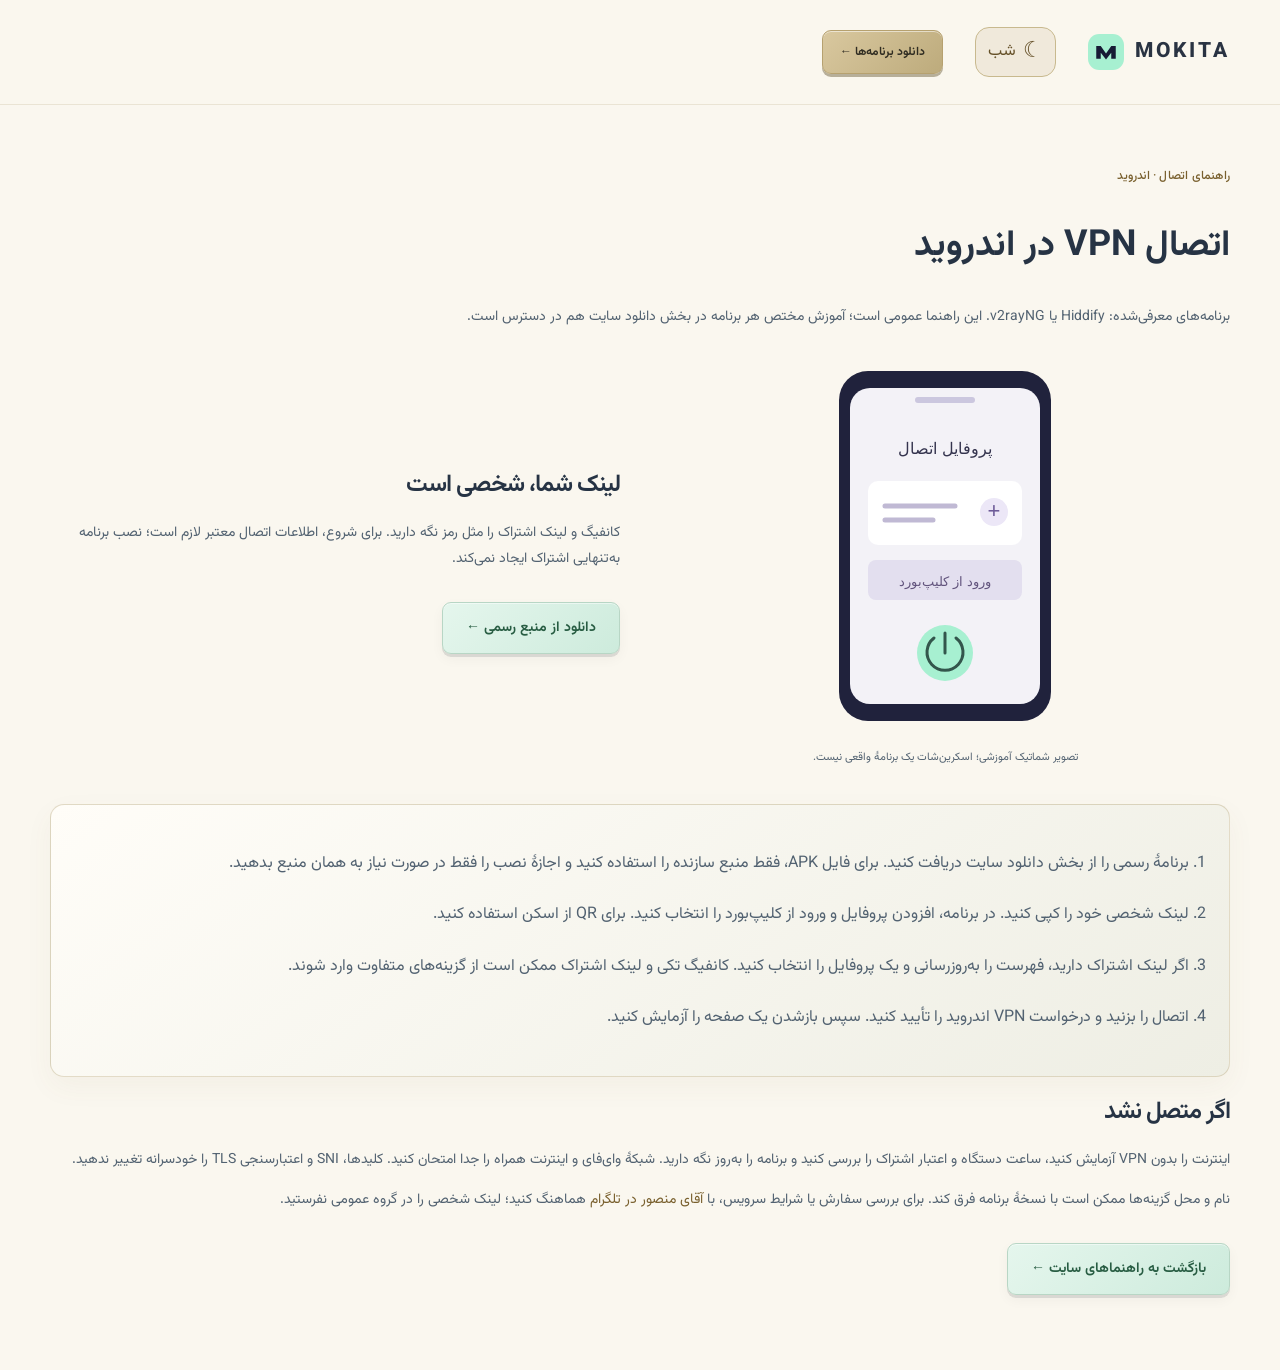
==== guides/android.html @ 207c1aee "Update website contact to Mansour and KindoTeam" ====
<!doctype html><html lang="fa" dir="rtl"><head><meta charset="utf-8"><meta name="viewport" content="width=device-width,initial-scale=1"><title>آموزش اتصال VPN در اندروید | Mokita VPN</title><meta name="description" content="آموزش فارسی نصب برنامه، ورود لینک و اتصال VPN در اندروید؛ همراه رفع مشکلات رایج."><link rel="canonical" href="https://moktiva.netlify.app/guides/android.html"><script src="../theme.js"></script><link rel="stylesheet" href="../styles.css"><link rel="icon" href="../assets/mark.svg"><meta property="og:title" content="آموزش اتصال VPN در اندروید | Mokita VPN"><meta property="og:image" content="https://moktiva.netlify.app/assets/social-card.png"></head><body><header class="header"><div class="shell nav-wrap"><a class="brand" href="../"><img src="../assets/mark.svg" width="36" height="36" alt=""><span>MOKITA</span></a><button class="theme-toggle" data-theme-toggle type="button" hidden aria-label="تغییر حالت روز و شب"><span data-theme-icon aria-hidden="true">☀</span><span data-theme-label>روز</span></button><a class="button nav-cta" href="../#downloads">دانلود برنامه‌ها ←</a></div></header><main class="shell guide-document"><p class="eyebrow dark">راهنمای اتصال · اندروید</p><h1>اتصال VPN در اندروید</h1><p>برنامه‌های معرفی‌شده: Hiddify یا v2rayNG. این راهنما عمومی است؛ آموزش مختص هر برنامه در بخش دانلود سایت هم در دسترس است.</p><div class="guide-figure"><figure><svg xmlns="http://www.w3.org/2000/svg" viewBox="0 0 260 370" role="img" aria-label="شماتیک افزودن پروفایل و اتصال"><rect x="24" y="5" width="212" height="350" rx="29" fill="#20223c"/><rect x="35" y="22" width="190" height="316" rx="20" fill="#f3f2f7"/><rect x="100" y="31" width="60" height="6" rx="3" fill="#cbc7df"/><text x="130" y="88" text-anchor="middle" font-family="Tahoma,sans-serif" font-size="16" fill="#34344e">پروفایل اتصال</text><rect x="53" y="115" width="154" height="64" rx="10" fill="white"/><circle cx="179" cy="146" r="14" fill="#ece7f7"/><text x="179" y="152" text-anchor="middle" font-family="Arial" font-size="22" fill="#6d5b98">+</text><path d="M70 140h70m-70 14h48" stroke="#c0b9d4" stroke-width="5" stroke-linecap="round"/><rect x="53" y="194" width="154" height="40" rx="8" fill="#e3dfef"/><text x="130" y="220" text-anchor="middle" font-family="Tahoma,sans-serif" font-size="13" fill="#62547d">ورود از کلیپ‌بورد</text><circle cx="130" cy="287" r="28" fill="#a7f0d1"/><path d="M130 267v20m-11-15a18 18 0 1 0 22 0" fill="none" stroke="#33564c" stroke-width="3" stroke-linecap="round"/></svg><figcaption>تصویر شماتیک آموزشی؛ اسکرین‌شات یک برنامهٔ واقعی نیست.</figcaption></figure><div><h2>لینک شما، شخصی است</h2><p>کانفیگ و لینک اشتراک را مثل رمز نگه دارید. برای شروع، اطلاعات اتصال معتبر لازم است؛ نصب برنامه به‌تنهایی اشتراک ایجاد نمی‌کند.</p><a class="button" href="../#downloads">دانلود از منبع رسمی ←</a></div></div><ol class="guide-steps"><li>برنامهٔ رسمی را از بخش دانلود سایت دریافت کنید. برای فایل APK، فقط منبع سازنده را استفاده کنید و اجازهٔ نصب را فقط در صورت نیاز به همان منبع بدهید.</li><li>لینک شخصی خود را کپی کنید. در برنامه، افزودن پروفایل و ورود از کلیپ‌بورد را انتخاب کنید. برای QR از اسکن استفاده کنید.</li><li>اگر لینک اشتراک دارید، فهرست را به‌روزرسانی و یک پروفایل را انتخاب کنید. کانفیگ تکی و لینک اشتراک ممکن است از گزینه‌های متفاوت وارد شوند.</li><li>اتصال را بزنید و درخواست VPN اندروید را تأیید کنید. سپس بازشدن یک صفحه را آزمایش کنید.</li></ol><h2>اگر متصل نشد</h2><p>اینترنت را بدون VPN آزمایش کنید، ساعت دستگاه و اعتبار اشتراک را بررسی کنید و برنامه را به‌روز نگه دارید. شبکهٔ وای‌فای و اینترنت همراه را جدا امتحان کنید. کلیدها، SNI و اعتبارسنجی TLS را خودسرانه تغییر ندهید.</p><p>نام و محل گزینه‌ها ممکن است با نسخهٔ برنامه فرق کند. برای بررسی سفارش یا شرایط سرویس، با <a href="https://t.me/KindoTeam" target="_blank" rel="noopener noreferrer">آقای منصور در تلگرام</a> هماهنگ کنید؛ لینک شخصی را در گروه عمومی نفرستید.</p><a class="button" href="../#guide">بازگشت به راهنماهای سایت ←</a></main></body></html>
---- styles.css ----
@font-face{font-family:Vazirmatn;src:url('assets/Vazirmatn.woff2') format('woff2');font-weight:100 900;font-display:swap}*{box-sizing:border-box}html{scroll-behavior:smooth;scroll-padding-top:100px}body{margin:0;font-family:Vazirmatn,Tahoma,sans-serif;color:#212539;background:#fafbf9;line-height:1.9}button,a,input{font:inherit}a{color:inherit;text-decoration:none}button{cursor:pointer}button:focus-visible,a:focus-visible,summary:focus-visible{outline:3px solid #6758cc;outline-offset:5px}button{color:inherit}img{max-width:100%}.shell{width:min(1180px,calc(100% - 96px));margin:auto}.skip{position:absolute;top:-100px;background:white;z-index:100;padding:10px}.skip:focus{top:5px}.header{background:#13152b;color:#fff;border-bottom:1px solid #ffffff12}.nav-wrap{min-height:104px;display:flex;align-items:center;gap:32px}.brand{display:flex;gap:11px;align-items:center;direction:ltr;white-space:nowrap;font-size:21px;letter-spacing:3px;font-weight:800;line-height:1.2}.brand-small{display:block;font:8px/1.8 Arial,sans-serif;letter-spacing:1.2px;margin-top:5px;color:#b4b6c9}.nav-wrap nav{display:flex;gap:25px;margin-inline:auto;font-size:13px;color:#c3c4d6}.nav-wrap nav a:hover{color:#a7f0d1}.button{display:inline-flex;align-items:center;justify-content:center;gap:24px;padding:12px 23px;border-radius:9px;font-size:14px;font-weight:650;border:1px solid transparent;transition:transform .2s,background .2s}.button:hover{transform:translateY(-2px)}.nav-cta{border-color:#ffffff35;font-size:12px;padding:10px 17px}.menu-toggle{display:none}.hero{background:#13152b;color:white;overflow:hidden}.hero-grid{display:grid;grid-template-columns:1.08fr 1fr;min-height:640px;align-items:center;gap:40px;padding-block:55px 30px}.eyebrow{font-size:12px;font-weight:500;letter-spacing:.2px;color:#b9bbd3;margin:0 0 21px;display:flex;align-items:center;gap:9px}.tiny-star{color:#a7f0d1;font-size:18px}.eyebrow.dark{color:#5b527f}.hero h1{font-size:clamp(39px,4.1vw,60px);line-height:1.5;letter-spacing:-1.7px;margin:0 0 20px;font-weight:700}.hero h1 bdi{font-family:Arial,sans-serif;letter-spacing:-1.8px}.hero em{font-style:normal;color:#b9aaff;position:relative}.title-dot{color:#a7f0d1}.hero-copy>p{color:#b7b9ce;max-width:425px;font-size:15px;line-height:2.2;margin-bottom:30px}.hero-actions{display:flex;align-items:center;gap:30px}.primary{background:#a7f0d1;color:#18283a}.primary:hover,.mint:hover{background:#bff6e0}.text-link{display:inline-flex;align-items:center;gap:18px;font-size:13px;font-weight:600;color:#4d4078;border:0;background:none;padding:0}.text-link span{font-family:Arial;font-size:22px}.text-link.light,.hero .text-link{color:#ecebfa}.platform-line{margin-top:38px;display:flex;gap:16px;align-items:center;color:#a0a3bc;font-size:11px}.platform-line>span:first-child{color:#6f7494;margin-inline-end:4px}.platform-line i{width:3px;height:3px;border-radius:50%;background:#656b88}.hero-art{height:500px;position:relative;isolation:isolate}.globe{width:100%;height:100%;transform:rotate(-19deg)}.hero-art:before{content:'';position:absolute;inset:10% -10%;z-index:-1;background:radial-gradient(ellipse,#6256b831,transparent 68%)}.orbit{position:absolute;border:1px solid #ffffff09;border-radius:50%;inset:10px;transform:rotate(-30deg) scaleY(.55);z-index:-1}.orbit-two{inset:-25px;transform:rotate(35deg) scaleY(.6)}.art-label{position:absolute;font-size:10px;padding:9px 15px;background:#26283fd9;border:1px solid #ffffff16;border-radius:8px;backdrop-filter:blur(10px);z-index:2}.label-top{top:44px;left:4px;transform:rotate(-5deg)}.status-dot{display:inline-block;width:6px;height:6px;background:#a7f0d1;border-radius:100%;margin-inline-end:6px}.connection-card{position:absolute;bottom:55px;right:20px;display:flex;align-items:center;gap:13px;padding:18px;background:#272a48e6;box-shadow:0 20px 40px #0003;border:1px solid #ffffff26;border-radius:14px;transform:rotate(5deg);min-width:290px}.connection-card strong{display:block;font-size:13px;font-weight:500}.connection-card span{display:block;font-size:10px;color:#b5b8cf}.connection-icon{padding:9px;background:#a7f0d11a;border-radius:12px;line-height:0}.connection-card .connection-arrow{margin-inline-start:auto;font-size:23px;color:#b7aff8}.art-caption{position:absolute;bottom:0;left:15px;right:15px;display:flex;justify-content:space-between;font-size:9px;color:#6d739a}.art-caption span:first-child{font-family:Arial;letter-spacing:1.3px}.hero-bottom{border-top:1px solid #ffffff14;display:flex;justify-content:space-between;padding-block:23px;color:#9c9fb9;font-size:11px}.hero-bottom a{display:flex;gap:22px}.hero-bottom a span{color:#a7f0d1}.section{padding-block:96px;scroll-margin-top:20px}.section-head{display:flex;justify-content:space-between;align-items:end;margin-bottom:42px;gap:30px}h2{font-size:34px;line-height:1.65;letter-spacing:-1px;font-weight:650;margin:0}h3{line-height:1.8}p{color:#727589;font-size:14px}.section-head>p{margin:0 0 7px}.features{display:grid;grid-template-columns:repeat(3,1fr);border-top:1px solid #e1e3e9}.features article{padding:34px 28px 0;border-left:1px solid #e1e3e9}.features article:first-child{padding-right:0}.features article:last-child{border:0}.feature-symbol{display:grid;place-items:center;width:46px;height:46px;background:#eeecf8;color:#62538e;font-size:27px;border-radius:12px;margin-bottom:23px}.features h3{font-size:17px;font-weight:600;margin:0 0 12px}.features p{margin:0;max-width:290px;font-size:13px}.downloads{background:#f0f1f5}.filters{display:flex;width:fit-content;border:1px solid #dadce5;background:#e9eaf0;border-radius:10px;padding:5px;gap:5px;margin-bottom:25px}.filters button{border:0;background:none;padding:10px 28px;font-size:13px;border-radius:7px;color:#6d7086}.filters button.selected{background:#fff;color:#3b315c;box-shadow:0 2px 7px #3039550a}.app-grid{display:grid;grid-template-columns:repeat(3,1fr);gap:20px;min-height:258px}.app-card{background:white;border:1px solid #e1e3e9;border-radius:15px;padding:27px;display:flex;flex-direction:column;align-items:start}.app-top{display:flex;gap:14px;align-items:center;width:100%}.app-icon{display:grid;place-items:center;width:48px;height:48px;border-radius:14px;font:700 26px Arial;background:#e5f5ec;color:#26795a}.app-icon.purple{background:#ede7f8;color:#66549b}.app-icon.blue{background:#e5efff;color:#496da6}.app-top h3{font:600 20px Arial;margin:0 0 7px}.app-top small{font-size:10px;color:#818497}.app-card p{font-size:12px;margin:21px 0;flex:1}.app-actions{display:flex;justify-content:space-between;align-items:center;gap:20px;width:100%;border-top:1px solid #eeedf3;padding-top:18px}.app-actions>a{font-size:12px;font-weight:600;color:#4f417c}.app-actions button{font-size:11px;color:#747087}.fine-print{font-size:11px;color:#85889c;margin:22px 0 0}.guide{background:#22243f;color:white}.guide-grid{display:grid;grid-template-columns:.8fr 1.2fr;gap:100px}.guide h2{font-size:43px}.guide .muted{color:#b3b7cc;max-width:300px;margin:25px 0}.steps{list-style:none;padding:0;margin:0}.steps li{display:flex;gap:27px;padding:26px 0;border-bottom:1px solid #ffffff13}.steps li:first-child{padding-top:0}.steps li:last-child{border:0;padding-bottom:0}.steps>li>span{font-size:21px;font-weight:400;color:#b5a5eb;line-height:2}.steps h3{font-size:18px;font-weight:500;margin:0 0 7px}.steps p{font-size:13px;color:#a9aec7;margin:0}.plans-panel{display:grid;grid-template-columns:.8fr 1.2fr;gap:100px;border:1px solid #dedfe6;padding:45px 55px;border-radius:18px;background:#f9f9f5}.plans .pill{background:#edeaf5;color:#63517f}.pill{display:inline-block;padding:5px 12px;border-radius:100px;font-size:10px}.plans p{font-size:14px;line-height:2.2}.plans .small{font-size:12px;color:#8b8d9b}.telegram{padding-top:0}.telegram-grid{display:grid;grid-template-columns:1fr 1fr;gap:25px}.telegram-grid article{border-radius:18px;padding:40px;overflow:hidden}.music-card{background:#2d2b4b;color:white;position:relative}.music-card .pill{background:#ffffff14;color:#dfd9f5}.telegram-grid h3{font-size:30px;font-weight:550;margin:25px 0 15px}.telegram-grid p{font-size:13px;line-height:2.2;max-width:390px}.music-card p{color:#bab7d0}.music-card .text-link{margin-top:15px}.equalizer{position:absolute;top:64px;left:35px;width:125px;height:60px;display:flex;align-items:center;gap:5px;transform:rotate(-10deg);opacity:.8}.equalizer i{width:5px;background:#b6a7ee;border-radius:10px;height:20%}.equalizer i:nth-child(2n){height:55%}.equalizer i:nth-child(3n){height:95%}.equalizer i:nth-child(4n){height:40%;background:#a7f0d1}.management-card{background:#edf0e9;border:1px solid #e2e6dd}.management-graphic{float:left;transform:rotate(-6deg);width:150px;margin:0 0 15px 0}.management-graphic>div{background:#ffffffc9;padding:9px 12px;margin:5px 0;border-radius:6px;color:#68826d;font-size:11px;box-shadow:0 3px 5px #00000004}.management-graphic span{margin-right:10px;color:#727c76}.management-card .eyebrow{padding-top:14px;font-size:10px}.management-card h3{clear:both;margin-top:10px}.tech-grid{display:grid;grid-template-columns:.9fr 1.1fr;gap:100px}.technology{background:#f2f2f5}.tech-grid>div>p:last-child{max-width:330px;line-height:2.2}.tech-list>div{display:flex;align-items:center;gap:25px;padding:20px 0;border-bottom:1px solid #dddfe8}.tech-list>div:first-child{padding-top:0}.tech-list>div:last-child{border:0}.tech-list bdi{font:600 16px Arial;min-width:90px}.tech-list p{margin:0;font-size:12px}.faq-grid{display:grid;grid-template-columns:.8fr 1.2fr;gap:100px}.faq-list details{border-bottom:1px solid #e0e2e7}.faq-list summary{cursor:pointer;list-style:none;display:flex;align-items:center;justify-content:space-between;gap:25px;padding:21px 0;font-size:14px}.faq-list summary:after{content:'+';font:22px Arial;color:#6c608f}.faq-list summary::-webkit-details-marker{display:none}.faq-list details[open] summary:after{content:'−'}.faq-list details p{font-size:13px;margin:0 0 23px;line-height:2.2}.contact{background:#64548c;color:#fff;padding-block:65px}.contact-inner{display:flex;align-items:center;justify-content:space-between;gap:35px}.contact h2{font-size:30px}.contact .eyebrow{color:#d3c8ed}.contact p{color:#d5cfe5;font-size:12px;margin-bottom:0}.mint{background:#b8efd7;color:#253a37;white-space:nowrap}footer{background:#13152b;color:white;padding:52px 0 20px}.footer-top{display:flex;align-items:center;flex-wrap:wrap;gap:30px}.footer-top>p{font-size:11px;color:#8e94ad;margin-inline:auto}.footer-links{display:flex;gap:18px;flex-wrap:wrap;font-size:10px;color:#9fa3be}.footer-links button{border:0;background:none;color:inherit;padding:0;font-size:10px}.footer-bottom{border-top:1px solid #ffffff12;padding-top:20px;margin-top:35px;display:flex;justify-content:space-between;font-size:9px;color:#757d9b}.footer-bottom .tiny-star{font-size:12px;margin-right:8px}dialog{border:1px solid #e1e0e8;border-radius:20px;width:min(650px,calc(100% - 32px));max-height:85vh;padding:30px;color:#28263e;background:#fafbf9}dialog::backdrop{background:#0e1126b8;backdrop-filter:blur(5px)}.dialog-top{display:flex;justify-content:space-between;align-items:start}.dialog-top .eyebrow{margin:0}.dialog-top button{border:0;background:#eeedf2;border-radius:50%;width:32px;height:32px;font:25px Arial}dialog h2{font-size:25px;margin:15px 0 20px}dialog p,dialog li{font-size:14px;color:#66687c;line-height:2.2}dialog ol{padding-right:23px}dialog li{padding-right:6px;margin-bottom:12px}dialog a{color:#65528f;text-decoration:underline}dialog .note{background:#efedf6;padding:15px;border-radius:10px;font-size:12px}
@media(min-width:1600px){.hero-grid{min-height:690px}.hero-art{height:550px}}@media(max-width:1100px){.shell{width:calc(100% - 56px)}.nav-wrap{gap:20px}.nav-wrap nav{gap:15px;font-size:11px}.brand{font-size:18px}.nav-cta{font-size:10px;padding:9px 12px}.hero-grid{gap:20px}.hero-art{height:440px}.guide-grid,.tech-grid,.faq-grid,.plans-panel{gap:50px}.connection-card{right:0;min-width:250px}.app-card{padding:23px}.telegram-grid article{padding:30px}.footer-links{gap:12px}}
@media(max-width:800px){.shell{width:calc(100% - 40px)}.nav-wrap{min-height:80px;justify-content:space-between;flex-wrap:wrap;position:relative}.menu-toggle{display:flex;flex-direction:column;justify-content:center;gap:6px;background:none;border:1px solid #ffffff35;padding:10px;border-radius:7px;width:39px;height:37px;margin-inline-start:auto}.menu-toggle span{height:1px;background:white;width:17px}.nav-wrap nav{display:none;width:100%;padding:0 0 25px;order:4;flex-direction:column;gap:17px;font-size:13px}.nav-wrap nav.open{display:flex}.nav-cta{display:none}.brand{font-size:19px}.hero-grid{grid-template-columns:1fr;gap:0;padding-top:45px}.hero-copy{max-width:560px}.hero h1{font-size:44px}.hero-copy>p{max-width:440px}.hero-art{height:370px;width:min(420px,100%);margin:0 auto}.hero-grid{min-height:0}.label-top{top:20px}.connection-card{bottom:40px;right:7px;padding:13px;min-width:240px}.hero-bottom{font-size:9px;padding-block:20px}.section{padding-block:65px}.section-head{align-items:start;flex-direction:column;gap:20px;margin-bottom:32px}h2{font-size:29px}.section-head>p{font-size:13px}.features{grid-template-columns:1fr}.features article,.features article:first-child{padding:24px 0;border-left:0;border-bottom:1px solid #e1e3e9;display:grid;grid-template-columns:50px 1fr;column-gap:17px}.feature-symbol{grid-row:span 2;margin:0}.features h3{margin:0 0 5px;font-size:16px}.features p{max-width:none;font-size:12px}.app-grid{grid-template-columns:1fr;min-height:0}.filters{width:100%;margin-bottom:20px}.filters button{flex:1;padding:10px 7px;font-size:12px}.app-card{padding:23px}.app-card p{margin:17px 0}.guide-grid,.plans-panel,.tech-grid,.faq-grid{grid-template-columns:1fr;gap:35px}.guide h2{font-size:34px}.guide .muted{max-width:100%}.plans-panel{padding:28px;gap:25px;width:calc(100% - 40px)}.telegram{padding-top:0}.telegram-grid{grid-template-columns:1fr;gap:20px}.telegram-grid article{padding:30px}.telegram-grid h3{font-size:29px}.equalizer{top:60px;left:25px}.tech-list>div{gap:15px}.tech-list bdi{min-width:85px}.faq-grid{gap:20px}.contact-inner{align-items:start;flex-direction:column;gap:26px}.contact h2{font-size:27px}.contact{padding-block:45px}.footer-top{gap:15px}.footer-top>p{width:100%;margin:8px 0}.footer-links{margin-top:15px;gap:18px;font-size:11px}.footer-bottom{gap:20px;line-height:2}.platform-line{gap:10px;margin-top:30px}.hero-actions{gap:20px}.hero-actions .button{padding:12px 18px;font-size:13px}.hero-actions .text-link{font-size:12px}dialog{padding:22px}.art-caption{font-size:8px}}
@media(prefers-reduced-motion:reduce){html{scroll-behavior:auto}*{transition:none!important;animation:none!important}}

.payment-panel{display:grid;grid-template-columns:.8fr 1.2fr;gap:60px;margin-top:24px;padding:35px 45px;border:1px solid #dedfe6;border-radius:18px;background:#f2f1f8}.payment-panel h3{margin:0;font-size:21px}.payment-panel .eyebrow{margin-bottom:12px}.payment-coins{display:flex;gap:10px;flex-wrap:wrap}.payment-coins>span{padding:8px 15px;background:white;border:1px solid #e0dfeb;border-radius:8px;font-size:13px}.payment-panel .small{font-size:12px;line-height:2.3}.payment-note{font-size:11px!important;color:#665a7d;background:#e7e3f0;padding:12px 16px;border-radius:8px}@media(max-width:800px){.payment-panel{grid-template-columns:1fr;gap:15px;padding:26px}.payment-panel h3{font-size:19px}}

.wallets{display:grid;grid-template-columns:1fr;gap:15px;margin-top:22px}.wallet-card{background:#fff;border:1px solid #dedce8;border-radius:12px;padding:20px;min-width:0}.wallet-card h3{font:600 17px/1.8 Vazirmatn, sans-serif;margin:12px 0}.wallet-card p{font-size:12px}.wallet-card code{display:block;direction:ltr;text-align:left;overflow-wrap:anywhere;user-select:all;background:#f2f1f6;border-radius:7px;padding:14px;font:13px/1.9 monospace}.wallet-copy{border:1px solid #d5cee5;border-radius:7px;background:#eeeaf5;padding:8px 14px;margin-top:12px;font-size:12px}.payment-guide{border-top:1px solid #dcd6e8;padding-top:12px}.payment-guide summary{cursor:pointer;font-size:14px}.payment-guide li{font-size:12px;line-height:2.2;margin-bottom:8px}#copy-status{font-size:11px;color:#4c6156}

.coin-icon{width:27px;height:27px;flex:0 0 27px;display:inline-block;vertical-align:middle}.payment-coins>span{display:inline-flex;align-items:center;gap:7px}.wallet-heading{display:flex;align-items:center;gap:9px;flex-wrap:wrap}.wallet-heading .coin-icon{width:34px;height:34px;flex-basis:34px}.wallet-card{box-shadow:0 5px 18px #28213b05;border-inline-start:3px solid #d6cbea}.wallet-card .pill{background:#eeebf7;color:#625181}.wallet-card code{border:1px solid #e4e0ec}.wallet-copy:hover{background:#e2dcef}@media(max-width:800px){.payment-coins>span{padding:8px 10px;font-size:12px}.payment-coins .coin-icon{width:23px;height:23px;flex-basis:23px}}

.rial-panel{margin-top:24px;background:#eff7f1;border-color:#d8e8dd}.rial-panel h3{font-size:24px;margin:0}

[hidden]{display:none!important}.service-grid{display:grid;grid-template-columns:repeat(3,1fr);gap:22px}.service-grid article{padding:30px;border:1px solid #e0e1e8;border-radius:16px;background:#fff;display:flex;flex-direction:column;align-items:start}.service-grid h3{margin:0;font-size:21px}.service-grid p{font-size:13px;flex:1}.service-buy{background:#efedf7;border-color:#e0dbef;color:#54436f;font-size:12px;margin-top:15px}.services-section{padding-top:0}.payment-choice{margin-top:40px}.payment-choice h3{font-size:22px;margin:0 0 15px}.payment-choice p{font-size:12px}.payment-tabs{display:flex;gap:10px;flex-wrap:wrap}.payment-tabs button{border:1px solid #d5d5e2;background:#fff;padding:12px 23px;border-radius:9px;font-size:13px}.payment-tabs button[aria-pressed=true]{background:#27233e;color:white;border-color:#27233e}.payment-panel{grid-template-columns:1fr;gap:15px;padding:30px 40px}.payment-panel>.payment-intro{max-width:100%}.payment-panel .wallets{margin-top:18px}.payment-panel .wallet-card{padding:25px}.qr-address{display:flex;align-items:center;gap:20px;margin:20px 0}.qr-address img{width:144px;height:144px;flex:0 0 144px;background:white;border-radius:8px;border:1px solid #eeedf2}.qr-address p{max-width:280px}.order-checklist{margin-top:30px;padding:30px 35px;border:1px dashed #d7d4e3;border-radius:13px}.order-checklist h3{font-size:18px;margin:0 0 18px}.order-checklist>div{display:grid;grid-template-columns:repeat(3,1fr);gap:12px}.order-checklist span{font-size:12px;color:#55566a}.order-checklist span:before{content:'✓';color:#638575;margin-inline-end:8px}.order-checklist p{font-size:11px;margin-bottom:0}.visual-guides{margin-top:50px;padding-top:35px;border-top:1px solid #ffffff20;display:flex;gap:18px;align-items:center}.visual-guides>div{margin-inline-end:auto}.visual-guides h3{font-size:20px;margin:0}.visual-guides .eyebrow{margin-bottom:10px}.visual-guides p{font-size:11px;color:#b1b5cd}.visual-guides>a{border:1px solid #ffffff30;padding:10px 20px;border-radius:8px;font-size:13px;white-space:nowrap}.guide-document{padding:60px 0}.guide-document h1{font-size:36px}.guide-document h2{font-size:24px}.guide-document .guide-steps{padding:25px 40px;background:#fff;border:1px solid #e2e0e9;border-radius:14px}.guide-document li{margin:16px 0;line-height:2.2}.guide-document .guide-figure{display:grid;grid-template-columns:1fr 1fr;gap:40px;align-items:center;margin:35px 0}.guide-document figure{margin:0;text-align:center}.guide-document figcaption{font-size:11px;color:#7c7d90}.guide-document figure svg{max-width:260px;width:100%;height:auto}.guide-document .button{background:#e8e3f5;color:#4f3b7d;margin:15px 0}
@media(max-width:800px){.service-grid{grid-template-columns:1fr}.payment-tabs{display:grid;grid-template-columns:1fr 1fr}.payment-tabs button{padding:12px 10px;font-size:12px}.payment-panel{padding:24px}.order-checklist{padding:24px}.order-checklist>div{grid-template-columns:1fr}.qr-address{flex-direction:column;align-items:start;gap:8px}.visual-guides{flex-wrap:wrap;gap:12px}.visual-guides>div{width:100%}.visual-guides>a{flex:1;text-align:center;padding:9px}.guide-document h1{font-size:29px}.guide-document .guide-figure{grid-template-columns:1fr;gap:20px}.guide-document .guide-steps{padding:20px 30px}.hero-actions{flex-wrap:wrap}.hero-actions .button{font-size:12px}}

/* Button palette and tactile states. Color is complemented by labels and pressed state. */
:root{--action-green:#b7f2d8;--action-purple:#ede5ff;--action-blue:#e3efff;--action-gold:#fff0d5}
.button,.wallet-copy,.payment-tabs button,.filters button,.visual-guides>a,.app-actions>a{position:relative;transition:transform .18s ease,box-shadow .18s ease,background .18s ease,border-color .18s ease;touch-action:manipulation}
.button{box-shadow:inset 0 1px 0 #ffffff80,0 3px 0 #0b14211c,0 5px 13px #11162d0b}
.button.primary,.button.mint{background:linear-gradient(135deg,#c9f8e4,#9fe9c9);border:1px solid #86d8b4;color:#173f35;box-shadow:inset 0 1px 0 #ffffffa6,0 4px 0 #538c746b,0 8px 20px #89d3b524}
.button.nav-cta{background:linear-gradient(135deg,#403958,#2a2947);border-color:#70658c;color:#f6f2ff;box-shadow:inset 0 1px 0 #ffffff12,0 3px 0 #080b1d88}
.service-grid article:nth-child(1) .service-buy{background:linear-gradient(135deg,#e2f6ed,#c5ecd9);border-color:#a7d3bf;color:#245743}
.service-grid article:nth-child(2) .service-buy{background:linear-gradient(135deg,#f2eaff,#ded0fa);border-color:#c5b3e4;color:#513879}
.service-grid article:nth-child(3) .service-buy{background:linear-gradient(135deg,#eaf3ff,#ccdef8);border-color:#aec7e8;color:#2c4f7d}
.wallet-copy{background:linear-gradient(135deg,#f2ebff,#e3d6f8);border-color:#cbb9e3;box-shadow:inset 0 1px 0 white,0 3px 0 #c9b7dd6b;color:#4d396d;font-weight:600}
.wallet-card:has(#tron-address) .wallet-copy{background:linear-gradient(135deg,#e7f7f1,#ccecdf);border-color:#afd8c6;color:#245944;box-shadow:inset 0 1px 0 white,0 3px 0 #a8cfbd80}
.wallet-card:has(#bitcoin-address) .wallet-copy{background:linear-gradient(135deg,#fff5e5,#ffe4b8);border-color:#e8c894;color:#6b471b;box-shadow:inset 0 1px 0 white,0 3px 0 #ddbd8a80}
.payment-tabs button{font-weight:600;box-shadow:inset 0 1px 0 #fff,0 3px 0 #1c20340c;border-width:1px}
.payment-tabs [data-payment=rial]{background:#eef8f0;border-color:#c4ddcc;color:#315b40}
.payment-tabs [data-payment=ethereum]{background:#f0ecfb;border-color:#d4c9eb;color:#59467e}
.payment-tabs [data-payment=tron]{background:#fff0ef;border-color:#efcfcd;color:#8b4242}
.payment-tabs [data-payment=bitcoin]{background:#fff5e4;border-color:#ead7b3;color:#795322}
.payment-tabs button[aria-pressed=true]{background:#29243e;border-color:#29243e;color:#fff;box-shadow:0 3px 0 #161326,0 6px 14px #28233d24}
.payment-tabs [data-payment=rial][aria-pressed=true]{background:#286446;border-color:#286446}
.payment-tabs [data-payment=ethereum][aria-pressed=true]{background:#604986;border-color:#604986}
.payment-tabs [data-payment=tron][aria-pressed=true]{background:#994343;border-color:#994343}
.payment-tabs [data-payment=bitcoin][aria-pressed=true]{background:#85551b;border-color:#85551b}
.filters button.selected{background:linear-gradient(135deg,#fff,#f2edfc);box-shadow:0 2px 0 #d4cce5,0 4px 10px #28223f0a;color:#51416f;font-weight:650}
.app-actions>a{padding:8px 12px;background:#efebf7;border:1px solid #e1d9ed;border-radius:7px;font-size:11px;box-shadow:0 2px 0 #d7cce5;color:#544071;white-space:nowrap}
.app-actions .text-link{font-size:11px;gap:5px;white-space:nowrap}
.visual-guides>a{background:linear-gradient(135deg,#3c3c5f,#30324d);border-color:#626582;box-shadow:inset 0 1px 0 #ffffff10,0 3px 0 #12152d80;color:#f1f0fa}
.text-link{transition:color .18s ease,text-shadow .18s ease}.text-link span,.button>span[aria-hidden=true]{transition:transform .18s ease}
@media(hover:hover) and (pointer:fine){
 .button:hover,.wallet-copy:hover,.payment-tabs button:hover,.visual-guides>a:hover,.app-actions>a:hover{transform:translateY(-3px);box-shadow:inset 0 1px 0 #ffffff80,0 6px 0 #24213920,0 12px 23px #302b4823}
 .button.primary:hover,.button.mint:hover{background:linear-gradient(135deg,#d3ffeb,#afeed2);box-shadow:inset 0 1px 0 #fff,0 6px 0 #538c7473,0 12px 26px #6fbe9c35}
 .payment-tabs button[aria-pressed=true]:hover{box-shadow:0 5px 0 #17152a55,0 12px 20px #302b4823}
 .filters button:hover{transform:translateY(-2px);box-shadow:0 3px 10px #302b4814}
 .text-link:hover{color:#7761a4;text-shadow:0 3px 12px #9d88c82b}.text-link.light:hover,.hero .text-link:hover{color:#bef4db}
 .button:hover>span[aria-hidden=true],.text-link:hover span{transform:translate(-2px,-1px)}
}
.button:active,.wallet-copy:active,.payment-tabs button:active,.filters button:active,.visual-guides>a:active,.app-actions>a:active{transform:translateY(1px);box-shadow:inset 0 2px 4px #25213c18,0 1px 0 #24213920}
.button:focus-visible,.wallet-copy:focus-visible,.payment-tabs button:focus-visible,.filters button:focus-visible,.visual-guides>a:focus-visible,.app-actions>a:focus-visible{outline:3px solid #8b6dc2;outline-offset:5px}
@media(max-width:800px){.app-actions{gap:12px}.app-actions>a{padding:8px 10px}}
@media(prefers-reduced-motion:reduce){.button,.wallet-copy,.payment-tabs button,.filters button,.visual-guides>a,.app-actions>a,.button>span,.text-link span{transition:none!important;transform:none!important}}

/* Unified mint / violet / sky palette, with saturated device and download controls. */
:root{--ink:#22263f;--mint-deep:#176344;--violet-deep:#5b3c8b;--sky-deep:#245f98}
body{background:#fbfcfa;color:var(--ink)}
.hero{background:radial-gradient(ellipse at 13% 54%,#53408742,transparent 48%),radial-gradient(ellipse at 89% 15%,#1c6b6130,transparent 44%),#13162f}
.header{background:#15182f;border-bottom-color:#a6e8d522}
.intro{background:linear-gradient(145deg,#fbfcfa,#edf7f2)}
.features{border-top-color:#d3e5db}.features article{border-left-color:#d3e5db}
.features article:nth-child(1) .feature-symbol{background:#d7f0e3;color:#206c4d}
.features article:nth-child(2) .feature-symbol{background:#e6dcf7;color:#61458d}
.features article:nth-child(3) .feature-symbol{background:#dcebfa;color:#306a9c}
.services-section{padding-top:70px;background:linear-gradient(180deg,#edf7f2,#f8faf8)}
.service-grid article{box-shadow:0 12px 30px #29284908;border-color:#e1e4e9}
.service-grid article:nth-child(1){background:linear-gradient(155deg,#fff,#e9f6ed);border-top:3px solid #57ab80}
.service-grid article:nth-child(2){background:linear-gradient(155deg,#fff,#f0eafa);border-top:3px solid #9a78cb}
.service-grid article:nth-child(3){background:linear-gradient(155deg,#fff,#e9f2ff);border-top:3px solid #6e9ed1}
.service-grid article:nth-child(1) .feature-symbol{background:#d8efdf;color:#377351}
.service-grid article:nth-child(2) .feature-symbol{background:#e8ddf6;color:#715096}
.service-grid article:nth-child(3) .feature-symbol{background:#dceafb;color:#386e9f}
.downloads{background:radial-gradient(ellipse at 95% 0%,#d9e9fb99,transparent 55%),linear-gradient(140deg,#edf5fc,#f0edf9 70%,#ebf7f0);border-top:1px solid #e0e8f0;border-bottom:1px solid #e0e4ef}
.downloads .eyebrow{color:#49659a}.downloads h2{color:#263452}
.filters{width:fit-content;max-width:100%;padding:7px;border:1px solid #d3d9e8;background:#ffffffa3;box-shadow:0 8px 24px #48436c0a;border-radius:15px;gap:9px}
.filters button{padding:13px 30px;border:1px solid transparent;border-radius:10px;font-weight:650;font-size:14px;min-height:49px;box-shadow:inset 0 1px 0 #ffffffb3,0 3px 0 #2834470d}
.filters [data-platform=android]{background:linear-gradient(135deg,#e4f7e9,#cbeed9);border-color:#a8d8bc;color:#285f40}
.filters [data-platform=ios]{background:linear-gradient(135deg,#f4ebff,#e6d4fa);border-color:#d1b7ed;color:#62418c}
.filters [data-platform=windows]{background:linear-gradient(135deg,#e9f4ff,#cde5fc);border-color:#abcfee;color:#2b5d8c}
.filters [data-platform=android].selected{background:linear-gradient(135deg,#278354,#176344);border-color:#176344;color:#fff;box-shadow:inset 0 1px 0 #ffffff35,0 4px 0 #104d36,0 8px 16px #23754e28}
.filters [data-platform=ios].selected{background:linear-gradient(135deg,#8a5bc0,#633e94);border-color:#633e94;color:#fff;box-shadow:inset 0 1px 0 #ffffff35,0 4px 0 #482c70,0 8px 16px #68439a28}
.filters [data-platform=windows].selected{background:linear-gradient(135deg,#3a8cc8,#28669e);border-color:#28669e;color:#fff;box-shadow:inset 0 1px 0 #ffffff35,0 4px 0 #1b4c79,0 8px 16px #2e70a128}
.app-card{border:1px solid #d9e1ed;background:linear-gradient(160deg,#fff,#fbfcff);box-shadow:0 9px 26px #3a40530a}
.app-card:nth-child(2){background:linear-gradient(160deg,#fff,#faf6ff)}.app-card:nth-child(3){background:linear-gradient(160deg,#fff,#f1f8ff)}
.app-actions{border-top-color:#e5e6ee;padding-top:20px;gap:12px}
.app-actions>a{display:inline-flex;align-items:center;justify-content:center;min-height:40px;padding:10px 16px;background:linear-gradient(135deg,#288853,#17643d);border-color:#17643d;color:#fff;box-shadow:inset 0 1px 0 #ffffff33,0 3px 0 #104c2f,0 6px 12px #246e3d16;font-size:12px;font-weight:650}
.app-actions .text-link{color:#6b4c95;font-weight:600}
.guide{background:radial-gradient(ellipse at 95% 5%,#6e56933b,transparent 60%),linear-gradient(135deg,#252941,#24233e)}
.visual-guides>a:nth-of-type(1){background:linear-gradient(135deg,#32765b,#245b47);border-color:#5b9e80}
.visual-guides>a:nth-of-type(2){background:linear-gradient(135deg,#735493,#553d75);border-color:#9b80b7}
.visual-guides>a:nth-of-type(3){background:linear-gradient(135deg,#3c6e9d,#2c5278);border-color:#6b93ba}
.plans{background:linear-gradient(170deg,#fffdf8,#faf7f0 40%,#f6f5fb)}
.plans-panel{background:linear-gradient(135deg,#fffefb,#f7f0e3);border-color:#e6dbc7;box-shadow:0 12px 30px #6d5b3206}
.plans-panel .eyebrow{color:#8b6b36}.plans-panel .pill{background:#eee3ca;color:#76592c}
.order-checklist{background:#fffdf9;border-color:#d9cbaa}.order-checklist h3{color:#5a4c36}
.rial-panel{background:linear-gradient(140deg,#f7fff9,#e3f3e9);border-color:#bbd9c5}.rial-panel .eyebrow{color:#477b56}
.payment-panel{background:linear-gradient(145deg,#f3effb,#eceff9);border-color:#d9d2e8}
.wallet-card{background:linear-gradient(155deg,#fff,#fdfcff);border-color:#dfd7eb;box-shadow:0 8px 23px #58437409}
.telegram{background:linear-gradient(180deg,#f6f5fb,#fbfcfa);padding-top:65px}
.music-card{background:radial-gradient(ellipse at 8% 15%,#8764ab55,transparent 65%),linear-gradient(140deg,#363054,#24283f)}
.management-card{background:linear-gradient(145deg,#edf8f0,#dfede4);border-color:#cadfcf}
.technology{background:linear-gradient(125deg,#edf4fb,#f0eef8)}
.tech-list>div{border-bottom-color:#d4dce8}.tech-list bdi{color:#5a4e83}
.faq{background:linear-gradient(150deg,#fcfdfb,#f0f7f2)}.faq-list details{border-bottom-color:#d5e4db}.faq-list summary:after{color:#4e8067}
.contact{background:radial-gradient(ellipse at 15% 40%,#9d76b04d,transparent 65%),linear-gradient(135deg,#61518a,#454b77)}
.guide-document .guide-steps{background:linear-gradient(145deg,#fff,#f1f5fc);border-color:#d8e2ef;box-shadow:0 10px 30px #33466f06}
.guide-document .button{background:linear-gradient(135deg,#e5f6ed,#cdebdc);color:#285d43;border-color:#b8d6c5}
@media(hover:hover) and (pointer:fine){
 .app-actions>a:hover{background:linear-gradient(135deg,#329b62,#207b4c);color:white;box-shadow:inset 0 1px 0 #ffffff55,0 5px 0 #104c2f,0 10px 20px #246e3d2b}
 .filters [data-platform=android]:hover{box-shadow:inset 0 1px 0 #ffffff55,0 5px 0 #35765233,0 10px 19px #35765222}
 .filters [data-platform=ios]:hover{box-shadow:inset 0 1px 0 #ffffff55,0 5px 0 #7952a133,0 10px 19px #7952a122}
 .filters [data-platform=windows]:hover{box-shadow:inset 0 1px 0 #ffffff55,0 5px 0 #376d9b33,0 10px 19px #376d9b22}
}
@media(max-width:800px){.filters{width:100%;gap:6px;padding:6px}.filters button{font-size:12px;padding:12px 8px;min-height:47px}.app-actions>a{font-size:11px;padding:10px 13px}.services-section,.telegram{padding-top:55px}}

/* Bridge the dark hero into the light mint content without a hard color seam. */
.hero{position:relative;padding-bottom:140px}
.hero::after{content:'';position:absolute;inset:auto 0 0;height:150px;pointer-events:none;background:linear-gradient(180deg,rgba(19,22,47,0) 0%,#242b43 18%,#536376 43%,#9db6b6 67%,#dceae5 87%,#f4faf6 100%)}
.hero-bottom{position:relative;z-index:1}
.intro{background:linear-gradient(180deg,#f4faf6 0%,#edf7f2 100%)}
@media(max-width:800px){.hero{padding-bottom:100px}.hero::after{height:110px}}

/* Final art direction: midnight navy, champagne and restrained emerald. */
:root{--lux-bg:#141b29;--lux-panel:#1d2737;--lux-ink:#f1efe8;--lux-muted:#b4bcc9;--lux-gold:#d4bd8c;--lux-line:#d4bd8c26}
body{background:var(--lux-bg);color:var(--lux-ink)}
.header{background:#111825;border-bottom:1px solid var(--lux-line)}
.hero{background:radial-gradient(ellipse at 18% 40%,#466a7430,transparent 58%),radial-gradient(ellipse at 90% 15%,#b49b6320,transparent 50%),linear-gradient(180deg,#111825,#182231);padding-bottom:55px}
.hero::after{height:80px;background:linear-gradient(180deg,#18223100,#182231);z-index:0}
.hero h1 em{color:#d4bd8c}.hero-copy>p{color:#bbc2cd}.title-dot{color:#8fc6aa}.hero-bottom{border-top-color:var(--lux-line);color:#b0b9c7}
.hero .eyebrow,.eyebrow.dark{color:#d4bd8c}.hero-art .connection-card{background:#202d3eea;border-color:#d4bd8c33}.hero-art .art-label{background:#202d3eea;border-color:#d4bd8c26}.connection-card strong{color:#ede9de}.art-caption{color:#9da9bc}
.intro{background:linear-gradient(180deg,#182231,#182331)}
.services-section{background:linear-gradient(180deg,#182331,#17212f)}
.downloads{background:radial-gradient(ellipse at 90% 30%,#4768781c,transparent 65%),linear-gradient(180deg,#17212f,#1b2635);border-color:var(--lux-line)}
.guide{background:linear-gradient(180deg,#1b2635,#182230)}
.plans{background:linear-gradient(180deg,#182230,#16202e)}
.telegram{background:linear-gradient(180deg,#16202e,#1b2534)}
.technology{background:linear-gradient(180deg,#1b2534,#182230)}
.faq{background:linear-gradient(180deg,#182230,#17212e)}
.contact{background:radial-gradient(ellipse at 10% 20%,#c0a67418,transparent 60%),linear-gradient(135deg,#243443,#1c2b3c);border-top:1px solid var(--lux-line)}
footer{background:#111825;border-top:1px solid var(--lux-line)}
main h2,main h3,.downloads h2,.tech-list bdi{color:#f1efe8}
main p,.section-head>p,.features p,.service-grid p,.app-card p,.tech-list p,.faq-list details p,.plans p,.telegram-grid p,.guide-document p{color:#b4bdca}
.features,.features article{border-color:var(--lux-line)}
.features article:nth-child(n) .feature-symbol,.service-grid article:nth-child(n) .feature-symbol{background:#d4bd8c12;color:#d4bd8c;border:1px solid #d4bd8c2e}
.service-grid article:nth-child(n){background:linear-gradient(145deg,#212c3c,#1b2635);border:1px solid #d4bd8c29;border-top:2px solid #af996d;box-shadow:0 14px 30px #080d171f}
.service-grid article:nth-child(n) .service-buy{background:linear-gradient(135deg,#e8d9b7,#c9b27f);color:#343020;border-color:#baa373;box-shadow:inset 0 1px 0 #ffffff70,0 3px 0 #77694780}
.filters{background:#1019279c;border-color:#d4bd8c29;box-shadow:0 10px 25px #080d1726}
.app-card:nth-child(n){background:linear-gradient(155deg,#253143,#1d2939);border-color:#d4bd8c24;box-shadow:0 12px 28px #080d1726}
.app-top h3{color:#f2eee5}.app-top small{color:#b0b9c7}.app-actions{border-color:#d4bd8c24}.app-actions .text-link{color:#deca9f}
.app-icon{background:#284b40;color:#b9e5cd}.app-icon.purple{background:#433954;color:#dfd1f4}.app-icon.blue{background:#2e435e;color:#c4ddfa}.fine-print{color:#a2adbc}
.guide .eyebrow,.contact .eyebrow{color:#ddc89e}.steps li,.visual-guides{border-color:#d4bd8c26}.steps>li>span{color:#d4bd8c}.steps p,.guide .muted,.visual-guides p{color:#b6c0cd}
.plans-panel,.rial-panel{background:linear-gradient(135deg,#233143,#1c2838);border-color:#d4bd8c33;box-shadow:0 14px 35px #080d171c}
.plans-panel .eyebrow,.rial-panel .eyebrow{color:#d4bd8c}.plans-panel .pill{background:#d4bd8c18;color:#e1cea6;border:1px solid #d4bd8c29}.plans .small,.payment-panel .small{color:#b3bdcb}
.order-checklist{background:#1c2838;border-color:#d4bd8c44}.order-checklist h3{color:#e9d8b5}.order-checklist span{color:#c0c7d2}.order-checklist span:before{color:#9dcdb5}
.payment-choice h3{color:#eee9df}.payment-choice p{color:#b5bfcd}
.payment-panel{background:linear-gradient(145deg,#202d3e,#1a2737);border-color:#d4bd8c2e}
.payment-coins>span{background:#2a3748;border-color:#d4bd8c2e;color:#e3e7ec}.payment-note{background:#d4bd8c10;color:#d1c4a9;border:1px solid #d4bd8c25}
.wallet-card{background:linear-gradient(150deg,#273648,#213042);border-color:#d4bd8c2e;border-inline-start-color:#b9a375;box-shadow:0 10px 26px #080d1726}.wallet-card .pill{background:#d4bd8c17;color:#e4d2ac;border:1px solid #d4bd8c30}.wallet-card p{color:#b8c1cf}.wallet-card code{background:#131f2e;border-color:#b7c3d02b;color:#f0e9d8}.qr-address img{border:7px solid white;border-radius:10px;background:white}.payment-guide{border-color:var(--lux-line)}.payment-guide summary{color:#ddcba6}.payment-guide li{color:#bcc5d1}#copy-status{color:#a9d9bf}
.music-card{background:radial-gradient(ellipse at 10% 10%,#b59a631a,transparent 65%),linear-gradient(135deg,#263347,#1e2c3e);border:1px solid #d4bd8c2f}.music-card .pill{background:#d4bd8c17;color:#e4d2ac}.equalizer i{background:#c7b280}.equalizer i:nth-child(4n){background:#94bfa8}
.management-card{background:linear-gradient(145deg,#273a3e,#203039);border-color:#b6c6b52b}.management-card .eyebrow{color:#d4bd8c}.management-graphic>div{background:#33484a;color:#c5ddc9;border:1px solid #b8ceb225}.management-graphic span{color:#d0ddd8}
.tech-list>div{border-color:var(--lux-line)}.tech-list bdi{color:#ddc89e}.faq-list details{border-color:var(--lux-line)}.faq-list summary{color:#e0e5eb}.faq-list summary:after{color:#d4bd8c}.contact p{color:#b9c4d2}
.text-link{color:#dbc799}.text-link.light,.hero .text-link{color:#e6dcc6}.text-link:hover{color:#f5e4bf}
.button.primary,.button.mint{background:linear-gradient(135deg,#c6e8d7,#93c5ac);border-color:#86b99e;color:#1f4030;box-shadow:inset 0 1px 0 #ffffff85,0 4px 0 #4e7d6470,0 10px 20px #090f1b26}
.button.nav-cta{background:linear-gradient(135deg,#d9c89f,#bdab7c);border-color:#b6a16f;color:#302d22;box-shadow:inset 0 1px 0 #fff8,0 3px 0 #77694780}
.guide-document .eyebrow{color:#d4bd8c}.guide-document .guide-steps{background:linear-gradient(145deg,#233143,#1c2939);border-color:#d4bd8c33;box-shadow:0 10px 30px #070c1726}.guide-document li{color:#c6cdd7}.guide-document a:not(.button){color:#dcc89e}.guide-document figcaption{color:#a9b4c3}
.footer-links{color:#bac2ce}.footer-top>p{color:#9ca9bc}.footer-bottom{border-color:var(--lux-line);color:#99a8bc}
/* Dialogs intentionally retain a light reading surface and their original dark text. */
dialog{color:#28263e;background:#fafbf9}dialog h2{color:#28263e}dialog p,dialog li{color:#66687c}
@media(max-width:800px){.hero{padding-bottom:35px}.hero::after{height:55px}}

/* Day and night share the same layout and accessible controls. */
html{color-scheme:dark}html[data-theme="light"]{color-scheme:light}
.theme-toggle{display:inline-flex;align-items:center;justify-content:center;gap:7px;flex-shrink:0;padding:9px 12px;border:1px solid #d4bd8c55;border-radius:14px;background:#263244;color:#ead8b2;font:inherit;cursor:pointer;min-height:42px}.theme-toggle[hidden]{display:none}.theme-toggle:hover{background:#34435a;transform:translateY(-2px)}.theme-toggle:focus-visible{outline:3px solid #72bd9c;outline-offset:4px}[data-theme-icon]{font-size:22px;line-height:1}
html[data-theme="light"] body{background:#faf7ef;color:#293342;--lux-bg:#faf7ef;--lux-panel:#fffdf8;--lux-ink:#293342;--lux-muted:#596675;--lux-gold:#80602b;--lux-line:#96733c30}
html[data-theme="light"] .header{background:#faf7eff5;border-color:#9b82532b}html[data-theme="light"] .brand,html[data-theme="light"] nav a{color:#293342}html[data-theme="light"] .brand-small{color:#687165}
html[data-theme="light"] .theme-toggle{background:#f0e9db;color:#655028;border-color:#c8b98e}html[data-theme="light"] .theme-toggle:hover{background:#e8ddc7}html[data-theme="light"] .menu-toggle{border-color:#b7af9e}html[data-theme="light"] .menu-toggle span{background:#293342}
html[data-theme="light"] .hero{background:radial-gradient(ellipse at 20% 20%,#dcece2,transparent 65%),linear-gradient(160deg,#faf7ef,#f0eee3)}html[data-theme="light"] .hero::after{background:linear-gradient(transparent,#f0eee3)}
html[data-theme="light"] .intro,html[data-theme="light"] .services-section,html[data-theme="light"] .downloads,html[data-theme="light"] .guide,html[data-theme="light"] .plans,html[data-theme="light"] .telegram,html[data-theme="light"] .technology,html[data-theme="light"] .faq{background:linear-gradient(150deg,#f0eee3,#faf7ef)}
html[data-theme="light"] main h1,html[data-theme="light"] main h2,html[data-theme="light"] main h3,html[data-theme="light"] .hero h1{color:#263344}html[data-theme="light"] .hero h1 em{color:#92703a}html[data-theme="light"] main p,html[data-theme="light"] main li,html[data-theme="light"] .hero-bottom,html[data-theme="light"] .art-caption{color:#526271}
html[data-theme="light"] .eyebrow,html[data-theme="light"] .text-link,html[data-theme="light"] .text-link.light,html[data-theme="light"] .hero .text-link,html[data-theme="light"] .guide-document a:not(.button){color:#79602e}
html[data-theme="light"] .service-grid>article,html[data-theme="light"] .app-card,html[data-theme="light"] .plans-panel,html[data-theme="light"] .order-checklist,html[data-theme="light"] .rial-panel,html[data-theme="light"] .payment-panel,html[data-theme="light"] .wallet-card,html[data-theme="light"] .music-card,html[data-theme="light"] .management-card,html[data-theme="light"] .guide-document .guide-steps{background:linear-gradient(145deg,#fffdf8,#eeeee4);border-color:#b9a77d66;box-shadow:0 10px 28px #7762390d}
html[data-theme="light"] .app-top,html[data-theme="light"] .app-card h3,html[data-theme="light"] .faq-list summary,html[data-theme="light"] .payment-guide summary,html[data-theme="light"] .tech-list bdi{color:#334238}
html[data-theme="light"] .filters{background:#e8e5d9}html[data-theme="light"] .pill,html[data-theme="light"] .wallet-card .pill,html[data-theme="light"] .music-card .pill{background:#e5e9d9;color:#52633f;border-color:#a0ac8844}
html[data-theme="light"] .wallet-card code{background:#e7e9df;color:#263b33;border-color:#9baa8a66}html[data-theme="light"] .wallet-card p,html[data-theme="light"] .payment-guide li,html[data-theme="light"] .guide-document li,html[data-theme="light"] .guide-document figcaption{color:#526271}
html[data-theme="light"] .management-graphic>div{background:#dce7db;color:#334e41}html[data-theme="light"] .management-graphic span{color:#334e41}html[data-theme="light"] #copy-status{color:#21633e}
html[data-theme="light"] .contact{background:linear-gradient(135deg,#dce8dc,#eee8d8)}html[data-theme="light"] .contact p{color:#526271}html[data-theme="light"] footer{background:#e9e7dc;color:#334238}html[data-theme="light"] .footer-links,html[data-theme="light"] .footer-top>p,html[data-theme="light"] .footer-bottom{color:#526271}
@media(max-width:800px){.nav-wrap{gap:12px}.theme-toggle{padding:7px 10px;min-height:40px}.header nav{order:5}html[data-theme="light"] .header nav{background:#faf7ef}}

/* Feature navigation: the first two cards are links; the third is informational. */
.features>article{position:relative}.feature-link::after{content:"";position:absolute;inset:0;border-radius:16px}.features>article:has(.feature-link){border:1px solid #d4bd8c38;border-radius:16px;padding:24px;transition:transform .2s,background .2s,box-shadow .2s}.features>article:has(.feature-link):hover{transform:translateY(-4px);background:#d4bd8c0c;box-shadow:0 12px 28px #080d1720}.feature-action{display:block;margin-top:18px;font-size:13px;font-weight:600;color:#dbc799}.feature-link:focus-visible{outline:none}.features>article:focus-within{outline:3px solid #72bd9c;outline-offset:5px}html[data-theme="light"] .feature-action{color:#79602e}html[data-theme="light"] .features>article:has(.feature-link):hover{background:#fffdf8;box-shadow:0 12px 28px #77623912}@media(prefers-reduced-motion:reduce){.features>article:has(.feature-link){transition:none}.features>article:has(.feature-link):hover{transform:none}}

/* Approved one-month VPN pricing: shared connection terms, volume-based rates. */
.pricing-catalog{padding-bottom:42px}.pricing-catalog .section-head{margin-bottom:24px}.pricing-facts{display:flex;flex-wrap:wrap;gap:10px;margin-bottom:22px}.pricing-facts span{padding:7px 13px;border:1px solid #bca47850;border-radius:100px;font-size:12px;color:#d7c594;background:#bca4780b}.pricing-table-wrap{border:1px solid #bca47855;border-radius:18px;overflow:hidden;background:#142028}.pricing-table{width:100%;border-collapse:collapse;color:#eee8d9;text-align:right;font-size:15px}.pricing-table caption{text-align:right;padding:18px 24px;background:#bca4780e;font-size:13px;color:#d7c594}.pricing-table thead{background:#bca47812;font-size:13px;color:#cfc0a1}.pricing-table th,.pricing-table td{padding:15px 24px;border-bottom:1px solid #bca47824}.pricing-table th{font-weight:500}.pricing-table tbody tr:last-child>*{border-bottom:0}.pricing-table td:nth-child(2){font-size:19px;font-weight:650;font-variant-numeric:tabular-nums;white-space:nowrap}.pricing-table td:last-child{width:135px}.pricing-featured{background:#bca47813}.pricing-badge{display:inline-block;font-size:10px;margin-inline-start:12px;padding:2px 9px;border:1px solid #bca47866;border-radius:5px;color:#e8d29d}.plan-order{display:inline-flex;gap:15px;align-items:center;padding:8px 16px;border:1px solid #baa16d66;border-radius:8px;background:#bca4780c;color:#e4d2a8;font-size:13px;white-space:nowrap}.plan-order:hover{background:#bca47820}.pricing-note{font-size:13px;max-width:900px;margin:20px 0 12px;color:#b9c5c7}.pricing-terms{border-bottom:1px solid #bca47833;padding-bottom:17px}.pricing-terms summary{cursor:pointer;font-size:14px;color:#d7c594}.pricing-terms p{font-size:13px;color:#b9c5c7;max-width:900px}.plans-panel{margin-top:10px}
html[data-theme="light"] .pricing-table-wrap{background:#fffdf8;border-color:#b9a77d66}html[data-theme="light"] .pricing-table{color:#334238}html[data-theme="light"] .pricing-table caption,html[data-theme="light"] .pricing-table thead{color:#79602e;background:#e5e0d029}html[data-theme="light"] .pricing-facts span,html[data-theme="light"] .pricing-badge,html[data-theme="light"] .plan-order,html[data-theme="light"] .pricing-terms summary{color:#79602e}html[data-theme="light"] .pricing-featured{background:#e9dfc733}html[data-theme="light"] .pricing-note,html[data-theme="light"] .pricing-terms p{color:#526271}
@media(max-width:600px){.pricing-table th,.pricing-table td{padding:13px 10px}.pricing-table{font-size:12px}.pricing-table caption{font-size:11px;padding:15px 12px}.pricing-table thead{font-size:11px}.pricing-table td:nth-child(2){font-size:16px}.pricing-table td:last-child{width:77px}.plan-order{padding:7px 10px;gap:6px;font-size:11px}.pricing-badge{display:block;width:fit-content;margin:5px 0 0;font-size:9px;padding:1px 5px}.pricing-facts{gap:7px}.pricing-facts span{font-size:10px;padding:6px 10px}.pricing-catalog .section-head p{font-size:12px}.pricing-note,.pricing-terms p{font-size:12px}.pricing-terms summary{font-size:13px}}
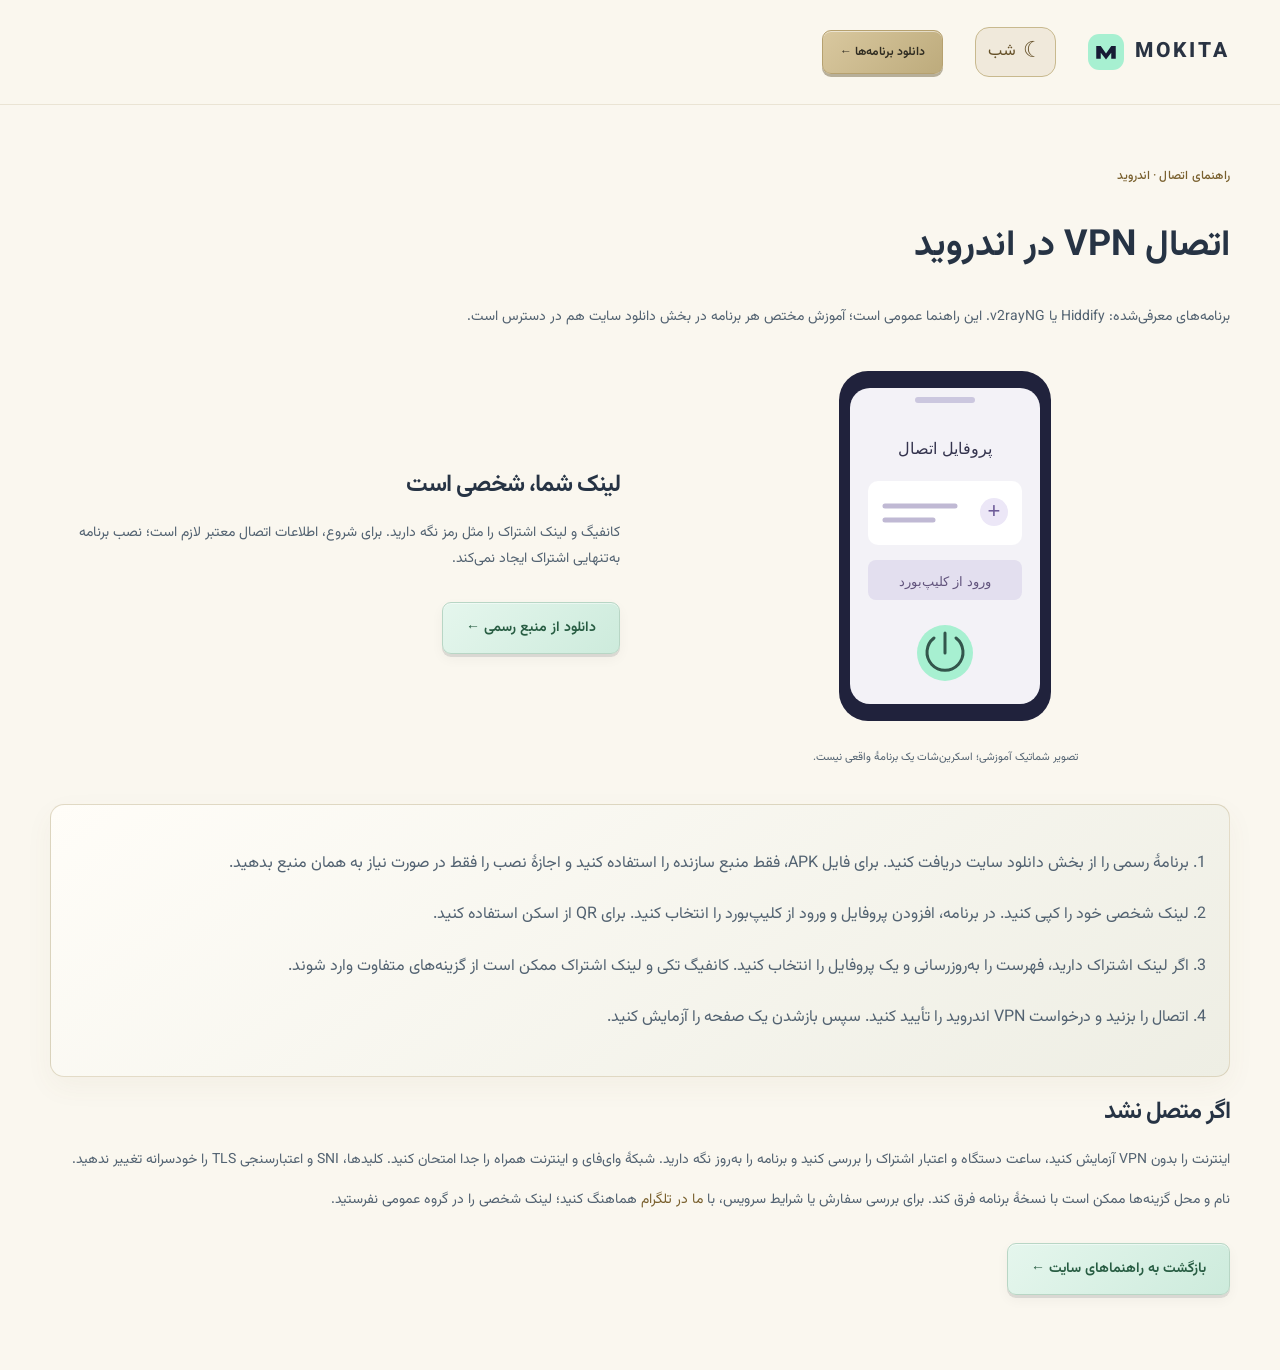
==== commit e0a2b0b6: "Use neutral contact and payment wording across website" ====
--- a/guides/android.html
+++ b/guides/android.html
@@ -1 +1 @@
-<!doctype html><html lang="fa" dir="rtl"><head><meta charset="utf-8"><meta name="viewport" content="width=device-width,initial-scale=1"><title>آموزش اتصال VPN در اندروید | Mokita VPN</title><meta name="description" content="آموزش فارسی نصب برنامه، ورود لینک و اتصال VPN در اندروید؛ همراه رفع مشکلات رایج."><link rel="canonical" href="https://moktiva.netlify.app/guides/android.html"><script src="../theme.js"></script><link rel="stylesheet" href="../styles.css"><link rel="icon" href="../assets/mark.svg"><meta property="og:title" content="آموزش اتصال VPN در اندروید | Mokita VPN"><meta property="og:image" content="https://moktiva.netlify.app/assets/social-card.png"></head><body><header class="header"><div class="shell nav-wrap"><a class="brand" href="../"><img src="../assets/mark.svg" width="36" height="36" alt=""><span>MOKITA</span></a><button class="theme-toggle" data-theme-toggle type="button" hidden aria-label="تغییر حالت روز و شب"><span data-theme-icon aria-hidden="true">☀</span><span data-theme-label>روز</span></button><a class="button nav-cta" href="../#downloads">دانلود برنامه‌ها ←</a></div></header><main class="shell guide-document"><p class="eyebrow dark">راهنمای اتصال · اندروید</p><h1>اتصال VPN در اندروید</h1><p>برنامه‌های معرفی‌شده: Hiddify یا v2rayNG. این راهنما عمومی است؛ آموزش مختص هر برنامه در بخش دانلود سایت هم در دسترس است.</p><div class="guide-figure"><figure><svg xmlns="http://www.w3.org/2000/svg" viewBox="0 0 260 370" role="img" aria-label="شماتیک افزودن پروفایل و اتصال"><rect x="24" y="5" width="212" height="350" rx="29" fill="#20223c"/><rect x="35" y="22" width="190" height="316" rx="20" fill="#f3f2f7"/><rect x="100" y="31" width="60" height="6" rx="3" fill="#cbc7df"/><text x="130" y="88" text-anchor="middle" font-family="Tahoma,sans-serif" font-size="16" fill="#34344e">پروفایل اتصال</text><rect x="53" y="115" width="154" height="64" rx="10" fill="white"/><circle cx="179" cy="146" r="14" fill="#ece7f7"/><text x="179" y="152" text-anchor="middle" font-family="Arial" font-size="22" fill="#6d5b98">+</text><path d="M70 140h70m-70 14h48" stroke="#c0b9d4" stroke-width="5" stroke-linecap="round"/><rect x="53" y="194" width="154" height="40" rx="8" fill="#e3dfef"/><text x="130" y="220" text-anchor="middle" font-family="Tahoma,sans-serif" font-size="13" fill="#62547d">ورود از کلیپ‌بورد</text><circle cx="130" cy="287" r="28" fill="#a7f0d1"/><path d="M130 267v20m-11-15a18 18 0 1 0 22 0" fill="none" stroke="#33564c" stroke-width="3" stroke-linecap="round"/></svg><figcaption>تصویر شماتیک آموزشی؛ اسکرین‌شات یک برنامهٔ واقعی نیست.</figcaption></figure><div><h2>لینک شما، شخصی است</h2><p>کانفیگ و لینک اشتراک را مثل رمز نگه دارید. برای شروع، اطلاعات اتصال معتبر لازم است؛ نصب برنامه به‌تنهایی اشتراک ایجاد نمی‌کند.</p><a class="button" href="../#downloads">دانلود از منبع رسمی ←</a></div></div><ol class="guide-steps"><li>برنامهٔ رسمی را از بخش دانلود سایت دریافت کنید. برای فایل APK، فقط منبع سازنده را استفاده کنید و اجازهٔ نصب را فقط در صورت نیاز به همان منبع بدهید.</li><li>لینک شخصی خود را کپی کنید. در برنامه، افزودن پروفایل و ورود از کلیپ‌بورد را انتخاب کنید. برای QR از اسکن استفاده کنید.</li><li>اگر لینک اشتراک دارید، فهرست را به‌روزرسانی و یک پروفایل را انتخاب کنید. کانفیگ تکی و لینک اشتراک ممکن است از گزینه‌های متفاوت وارد شوند.</li><li>اتصال را بزنید و درخواست VPN اندروید را تأیید کنید. سپس بازشدن یک صفحه را آزمایش کنید.</li></ol><h2>اگر متصل نشد</h2><p>اینترنت را بدون VPN آزمایش کنید، ساعت دستگاه و اعتبار اشتراک را بررسی کنید و برنامه را به‌روز نگه دارید. شبکهٔ وای‌فای و اینترنت همراه را جدا امتحان کنید. کلیدها، SNI و اعتبارسنجی TLS را خودسرانه تغییر ندهید.</p><p>نام و محل گزینه‌ها ممکن است با نسخهٔ برنامه فرق کند. برای بررسی سفارش یا شرایط سرویس، با <a href="https://t.me/KindoTeam" target="_blank" rel="noopener noreferrer">آقای منصور در تلگرام</a> هماهنگ کنید؛ لینک شخصی را در گروه عمومی نفرستید.</p><a class="button" href="../#guide">بازگشت به راهنماهای سایت ←</a></main></body></html>+<!doctype html><html lang="fa" dir="rtl"><head><meta charset="utf-8"><meta name="viewport" content="width=device-width,initial-scale=1"><title>آموزش اتصال VPN در اندروید | Mokita VPN</title><meta name="description" content="آموزش فارسی نصب برنامه، ورود لینک و اتصال VPN در اندروید؛ همراه رفع مشکلات رایج."><link rel="canonical" href="https://moktiva.netlify.app/guides/android.html"><script src="../theme.js"></script><link rel="stylesheet" href="../styles.css"><link rel="icon" href="../assets/mark.svg"><meta property="og:title" content="آموزش اتصال VPN در اندروید | Mokita VPN"><meta property="og:image" content="https://moktiva.netlify.app/assets/social-card.png"></head><body><header class="header"><div class="shell nav-wrap"><a class="brand" href="../"><img src="../assets/mark.svg" width="36" height="36" alt=""><span>MOKITA</span></a><button class="theme-toggle" data-theme-toggle type="button" hidden aria-label="تغییر حالت روز و شب"><span data-theme-icon aria-hidden="true">☀</span><span data-theme-label>روز</span></button><a class="button nav-cta" href="../#downloads">دانلود برنامه‌ها ←</a></div></header><main class="shell guide-document"><p class="eyebrow dark">راهنمای اتصال · اندروید</p><h1>اتصال VPN در اندروید</h1><p>برنامه‌های معرفی‌شده: Hiddify یا v2rayNG. این راهنما عمومی است؛ آموزش مختص هر برنامه در بخش دانلود سایت هم در دسترس است.</p><div class="guide-figure"><figure><svg xmlns="http://www.w3.org/2000/svg" viewBox="0 0 260 370" role="img" aria-label="شماتیک افزودن پروفایل و اتصال"><rect x="24" y="5" width="212" height="350" rx="29" fill="#20223c"/><rect x="35" y="22" width="190" height="316" rx="20" fill="#f3f2f7"/><rect x="100" y="31" width="60" height="6" rx="3" fill="#cbc7df"/><text x="130" y="88" text-anchor="middle" font-family="Tahoma,sans-serif" font-size="16" fill="#34344e">پروفایل اتصال</text><rect x="53" y="115" width="154" height="64" rx="10" fill="white"/><circle cx="179" cy="146" r="14" fill="#ece7f7"/><text x="179" y="152" text-anchor="middle" font-family="Arial" font-size="22" fill="#6d5b98">+</text><path d="M70 140h70m-70 14h48" stroke="#c0b9d4" stroke-width="5" stroke-linecap="round"/><rect x="53" y="194" width="154" height="40" rx="8" fill="#e3dfef"/><text x="130" y="220" text-anchor="middle" font-family="Tahoma,sans-serif" font-size="13" fill="#62547d">ورود از کلیپ‌بورد</text><circle cx="130" cy="287" r="28" fill="#a7f0d1"/><path d="M130 267v20m-11-15a18 18 0 1 0 22 0" fill="none" stroke="#33564c" stroke-width="3" stroke-linecap="round"/></svg><figcaption>تصویر شماتیک آموزشی؛ اسکرین‌شات یک برنامهٔ واقعی نیست.</figcaption></figure><div><h2>لینک شما، شخصی است</h2><p>کانفیگ و لینک اشتراک را مثل رمز نگه دارید. برای شروع، اطلاعات اتصال معتبر لازم است؛ نصب برنامه به‌تنهایی اشتراک ایجاد نمی‌کند.</p><a class="button" href="../#downloads">دانلود از منبع رسمی ←</a></div></div><ol class="guide-steps"><li>برنامهٔ رسمی را از بخش دانلود سایت دریافت کنید. برای فایل APK، فقط منبع سازنده را استفاده کنید و اجازهٔ نصب را فقط در صورت نیاز به همان منبع بدهید.</li><li>لینک شخصی خود را کپی کنید. در برنامه، افزودن پروفایل و ورود از کلیپ‌بورد را انتخاب کنید. برای QR از اسکن استفاده کنید.</li><li>اگر لینک اشتراک دارید، فهرست را به‌روزرسانی و یک پروفایل را انتخاب کنید. کانفیگ تکی و لینک اشتراک ممکن است از گزینه‌های متفاوت وارد شوند.</li><li>اتصال را بزنید و درخواست VPN اندروید را تأیید کنید. سپس بازشدن یک صفحه را آزمایش کنید.</li></ol><h2>اگر متصل نشد</h2><p>اینترنت را بدون VPN آزمایش کنید، ساعت دستگاه و اعتبار اشتراک را بررسی کنید و برنامه را به‌روز نگه دارید. شبکهٔ وای‌فای و اینترنت همراه را جدا امتحان کنید. کلیدها، SNI و اعتبارسنجی TLS را خودسرانه تغییر ندهید.</p><p>نام و محل گزینه‌ها ممکن است با نسخهٔ برنامه فرق کند. برای بررسی سفارش یا شرایط سرویس، با <a href="https://t.me/KindoTeam" target="_blank" rel="noopener noreferrer">ما در تلگرام</a> هماهنگ کنید؛ لینک شخصی را در گروه عمومی نفرستید.</p><a class="button" href="../#guide">بازگشت به راهنماهای سایت ←</a></main></body></html>
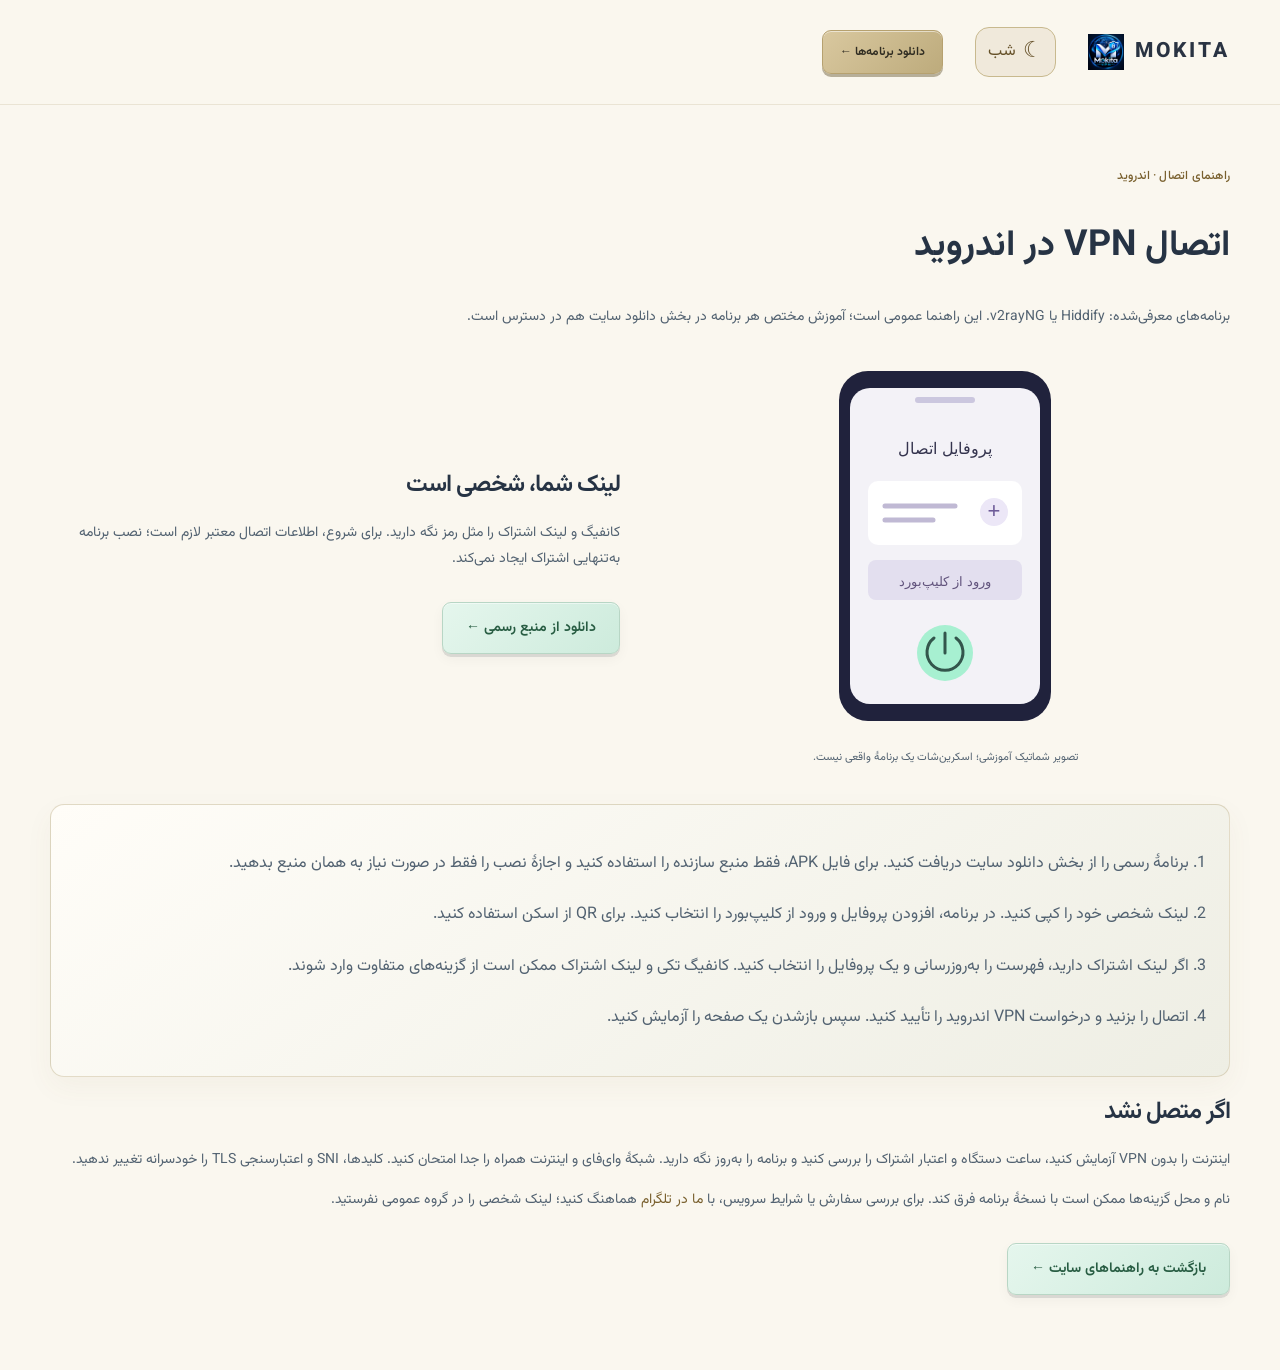
==== commit 23721f24: "Add supplied Mokita VPN logo and speed trial contact message" ====
--- a/guides/android.html
+++ b/guides/android.html
@@ -1 +1 @@
-<!doctype html><html lang="fa" dir="rtl"><head><meta charset="utf-8"><meta name="viewport" content="width=device-width,initial-scale=1"><title>آموزش اتصال VPN در اندروید | Mokita VPN</title><meta name="description" content="آموزش فارسی نصب برنامه، ورود لینک و اتصال VPN در اندروید؛ همراه رفع مشکلات رایج."><link rel="canonical" href="https://moktiva.netlify.app/guides/android.html"><script src="../theme.js"></script><link rel="stylesheet" href="../styles.css"><link rel="icon" href="../assets/mark.svg"><meta property="og:title" content="آموزش اتصال VPN در اندروید | Mokita VPN"><meta property="og:image" content="https://moktiva.netlify.app/assets/social-card.png"></head><body><header class="header"><div class="shell nav-wrap"><a class="brand" href="../"><img src="../assets/mark.svg" width="36" height="36" alt=""><span>MOKITA</span></a><button class="theme-toggle" data-theme-toggle type="button" hidden aria-label="تغییر حالت روز و شب"><span data-theme-icon aria-hidden="true">☀</span><span data-theme-label>روز</span></button><a class="button nav-cta" href="../#downloads">دانلود برنامه‌ها ←</a></div></header><main class="shell guide-document"><p class="eyebrow dark">راهنمای اتصال · اندروید</p><h1>اتصال VPN در اندروید</h1><p>برنامه‌های معرفی‌شده: Hiddify یا v2rayNG. این راهنما عمومی است؛ آموزش مختص هر برنامه در بخش دانلود سایت هم در دسترس است.</p><div class="guide-figure"><figure><svg xmlns="http://www.w3.org/2000/svg" viewBox="0 0 260 370" role="img" aria-label="شماتیک افزودن پروفایل و اتصال"><rect x="24" y="5" width="212" height="350" rx="29" fill="#20223c"/><rect x="35" y="22" width="190" height="316" rx="20" fill="#f3f2f7"/><rect x="100" y="31" width="60" height="6" rx="3" fill="#cbc7df"/><text x="130" y="88" text-anchor="middle" font-family="Tahoma,sans-serif" font-size="16" fill="#34344e">پروفایل اتصال</text><rect x="53" y="115" width="154" height="64" rx="10" fill="white"/><circle cx="179" cy="146" r="14" fill="#ece7f7"/><text x="179" y="152" text-anchor="middle" font-family="Arial" font-size="22" fill="#6d5b98">+</text><path d="M70 140h70m-70 14h48" stroke="#c0b9d4" stroke-width="5" stroke-linecap="round"/><rect x="53" y="194" width="154" height="40" rx="8" fill="#e3dfef"/><text x="130" y="220" text-anchor="middle" font-family="Tahoma,sans-serif" font-size="13" fill="#62547d">ورود از کلیپ‌بورد</text><circle cx="130" cy="287" r="28" fill="#a7f0d1"/><path d="M130 267v20m-11-15a18 18 0 1 0 22 0" fill="none" stroke="#33564c" stroke-width="3" stroke-linecap="round"/></svg><figcaption>تصویر شماتیک آموزشی؛ اسکرین‌شات یک برنامهٔ واقعی نیست.</figcaption></figure><div><h2>لینک شما، شخصی است</h2><p>کانفیگ و لینک اشتراک را مثل رمز نگه دارید. برای شروع، اطلاعات اتصال معتبر لازم است؛ نصب برنامه به‌تنهایی اشتراک ایجاد نمی‌کند.</p><a class="button" href="../#downloads">دانلود از منبع رسمی ←</a></div></div><ol class="guide-steps"><li>برنامهٔ رسمی را از بخش دانلود سایت دریافت کنید. برای فایل APK، فقط منبع سازنده را استفاده کنید و اجازهٔ نصب را فقط در صورت نیاز به همان منبع بدهید.</li><li>لینک شخصی خود را کپی کنید. در برنامه، افزودن پروفایل و ورود از کلیپ‌بورد را انتخاب کنید. برای QR از اسکن استفاده کنید.</li><li>اگر لینک اشتراک دارید، فهرست را به‌روزرسانی و یک پروفایل را انتخاب کنید. کانفیگ تکی و لینک اشتراک ممکن است از گزینه‌های متفاوت وارد شوند.</li><li>اتصال را بزنید و درخواست VPN اندروید را تأیید کنید. سپس بازشدن یک صفحه را آزمایش کنید.</li></ol><h2>اگر متصل نشد</h2><p>اینترنت را بدون VPN آزمایش کنید، ساعت دستگاه و اعتبار اشتراک را بررسی کنید و برنامه را به‌روز نگه دارید. شبکهٔ وای‌فای و اینترنت همراه را جدا امتحان کنید. کلیدها، SNI و اعتبارسنجی TLS را خودسرانه تغییر ندهید.</p><p>نام و محل گزینه‌ها ممکن است با نسخهٔ برنامه فرق کند. برای بررسی سفارش یا شرایط سرویس، با <a href="https://t.me/KindoTeam" target="_blank" rel="noopener noreferrer">ما در تلگرام</a> هماهنگ کنید؛ لینک شخصی را در گروه عمومی نفرستید.</p><a class="button" href="../#guide">بازگشت به راهنماهای سایت ←</a></main></body></html>+<!doctype html><html lang="fa" dir="rtl"><head><meta charset="utf-8"><meta name="viewport" content="width=device-width,initial-scale=1"><title>آموزش اتصال VPN در اندروید | Mokita VPN</title><meta name="description" content="آموزش فارسی نصب برنامه، ورود لینک و اتصال VPN در اندروید؛ همراه رفع مشکلات رایج."><link rel="canonical" href="https://mokitavpn.com/guides/android.html"><script src="../theme.js"></script><link rel="stylesheet" href="../styles.css"><link rel="icon" href="../assets/mark.svg"><meta property="og:title" content="آموزش اتصال VPN در اندروید | Mokita VPN"><meta property="og:image" content="https://mokitavpn.com/assets/social-card.png"></head><body><header class="header"><div class="shell nav-wrap"><a class="brand" href="../"><img src="../assets/mokita-vpn-logo.png" width="36" height="36" alt=""><span>MOKITA</span></a><button class="theme-toggle" data-theme-toggle type="button" hidden aria-label="تغییر حالت روز و شب"><span data-theme-icon aria-hidden="true">☀</span><span data-theme-label>روز</span></button><a class="button nav-cta" href="../#downloads">دانلود برنامه‌ها ←</a></div></header><main class="shell guide-document"><p class="eyebrow dark">راهنمای اتصال · اندروید</p><h1>اتصال VPN در اندروید</h1><p>برنامه‌های معرفی‌شده: Hiddify یا v2rayNG. این راهنما عمومی است؛ آموزش مختص هر برنامه در بخش دانلود سایت هم در دسترس است.</p><div class="guide-figure"><figure><svg xmlns="http://www.w3.org/2000/svg" viewBox="0 0 260 370" role="img" aria-label="شماتیک افزودن پروفایل و اتصال"><rect x="24" y="5" width="212" height="350" rx="29" fill="#20223c"/><rect x="35" y="22" width="190" height="316" rx="20" fill="#f3f2f7"/><rect x="100" y="31" width="60" height="6" rx="3" fill="#cbc7df"/><text x="130" y="88" text-anchor="middle" font-family="Tahoma,sans-serif" font-size="16" fill="#34344e">پروفایل اتصال</text><rect x="53" y="115" width="154" height="64" rx="10" fill="white"/><circle cx="179" cy="146" r="14" fill="#ece7f7"/><text x="179" y="152" text-anchor="middle" font-family="Arial" font-size="22" fill="#6d5b98">+</text><path d="M70 140h70m-70 14h48" stroke="#c0b9d4" stroke-width="5" stroke-linecap="round"/><rect x="53" y="194" width="154" height="40" rx="8" fill="#e3dfef"/><text x="130" y="220" text-anchor="middle" font-family="Tahoma,sans-serif" font-size="13" fill="#62547d">ورود از کلیپ‌بورد</text><circle cx="130" cy="287" r="28" fill="#a7f0d1"/><path d="M130 267v20m-11-15a18 18 0 1 0 22 0" fill="none" stroke="#33564c" stroke-width="3" stroke-linecap="round"/></svg><figcaption>تصویر شماتیک آموزشی؛ اسکرین‌شات یک برنامهٔ واقعی نیست.</figcaption></figure><div><h2>لینک شما، شخصی است</h2><p>کانفیگ و لینک اشتراک را مثل رمز نگه دارید. برای شروع، اطلاعات اتصال معتبر لازم است؛ نصب برنامه به‌تنهایی اشتراک ایجاد نمی‌کند.</p><a class="button" href="../#downloads">دانلود از منبع رسمی ←</a></div></div><ol class="guide-steps"><li>برنامهٔ رسمی را از بخش دانلود سایت دریافت کنید. برای فایل APK، فقط منبع سازنده را استفاده کنید و اجازهٔ نصب را فقط در صورت نیاز به همان منبع بدهید.</li><li>لینک شخصی خود را کپی کنید. در برنامه، افزودن پروفایل و ورود از کلیپ‌بورد را انتخاب کنید. برای QR از اسکن استفاده کنید.</li><li>اگر لینک اشتراک دارید، فهرست را به‌روزرسانی و یک پروفایل را انتخاب کنید. کانفیگ تکی و لینک اشتراک ممکن است از گزینه‌های متفاوت وارد شوند.</li><li>اتصال را بزنید و درخواست VPN اندروید را تأیید کنید. سپس بازشدن یک صفحه را آزمایش کنید.</li></ol><h2>اگر متصل نشد</h2><p>اینترنت را بدون VPN آزمایش کنید، ساعت دستگاه و اعتبار اشتراک را بررسی کنید و برنامه را به‌روز نگه دارید. شبکهٔ وای‌فای و اینترنت همراه را جدا امتحان کنید. کلیدها، SNI و اعتبارسنجی TLS را خودسرانه تغییر ندهید.</p><p>نام و محل گزینه‌ها ممکن است با نسخهٔ برنامه فرق کند. برای بررسی سفارش یا شرایط سرویس، با <a href="https://t.me/KindoTeam" target="_blank" rel="noopener noreferrer">ما در تلگرام</a> هماهنگ کنید؛ لینک شخصی را در گروه عمومی نفرستید.</p><a class="button" href="../#guide">بازگشت به راهنماهای سایت ←</a></main></body></html>
--- a/styles.css
+++ b/styles.css
@@ -195,3 +195,6 @@
 .pricing-catalog{padding-bottom:42px}.pricing-catalog .section-head{margin-bottom:24px}.pricing-facts{display:flex;flex-wrap:wrap;gap:10px;margin-bottom:22px}.pricing-facts span{padding:7px 13px;border:1px solid #bca47850;border-radius:100px;font-size:12px;color:#d7c594;background:#bca4780b}.pricing-table-wrap{border:1px solid #bca47855;border-radius:18px;overflow:hidden;background:#142028}.pricing-table{width:100%;border-collapse:collapse;color:#eee8d9;text-align:right;font-size:15px}.pricing-table caption{text-align:right;padding:18px 24px;background:#bca4780e;font-size:13px;color:#d7c594}.pricing-table thead{background:#bca47812;font-size:13px;color:#cfc0a1}.pricing-table th,.pricing-table td{padding:15px 24px;border-bottom:1px solid #bca47824}.pricing-table th{font-weight:500}.pricing-table tbody tr:last-child>*{border-bottom:0}.pricing-table td:nth-child(2){font-size:19px;font-weight:650;font-variant-numeric:tabular-nums;white-space:nowrap}.pricing-table td:last-child{width:135px}.pricing-featured{background:#bca47813}.pricing-badge{display:inline-block;font-size:10px;margin-inline-start:12px;padding:2px 9px;border:1px solid #bca47866;border-radius:5px;color:#e8d29d}.plan-order{display:inline-flex;gap:15px;align-items:center;padding:8px 16px;border:1px solid #baa16d66;border-radius:8px;background:#bca4780c;color:#e4d2a8;font-size:13px;white-space:nowrap}.plan-order:hover{background:#bca47820}.pricing-note{font-size:13px;max-width:900px;margin:20px 0 12px;color:#b9c5c7}.pricing-terms{border-bottom:1px solid #bca47833;padding-bottom:17px}.pricing-terms summary{cursor:pointer;font-size:14px;color:#d7c594}.pricing-terms p{font-size:13px;color:#b9c5c7;max-width:900px}.plans-panel{margin-top:10px}
 html[data-theme="light"] .pricing-table-wrap{background:#fffdf8;border-color:#b9a77d66}html[data-theme="light"] .pricing-table{color:#334238}html[data-theme="light"] .pricing-table caption,html[data-theme="light"] .pricing-table thead{color:#79602e;background:#e5e0d029}html[data-theme="light"] .pricing-facts span,html[data-theme="light"] .pricing-badge,html[data-theme="light"] .plan-order,html[data-theme="light"] .pricing-terms summary{color:#79602e}html[data-theme="light"] .pricing-featured{background:#e9dfc733}html[data-theme="light"] .pricing-note,html[data-theme="light"] .pricing-terms p{color:#526271}
 @media(max-width:600px){.pricing-table th,.pricing-table td{padding:13px 10px}.pricing-table{font-size:12px}.pricing-table caption{font-size:11px;padding:15px 12px}.pricing-table thead{font-size:11px}.pricing-table td:nth-child(2){font-size:16px}.pricing-table td:last-child{width:77px}.plan-order{padding:7px 10px;gap:6px;font-size:11px}.pricing-badge{display:block;width:fit-content;margin:5px 0 0;font-size:9px;padding:1px 5px}.pricing-facts{gap:7px}.pricing-facts span{font-size:10px;padding:6px 10px}.pricing-catalog .section-head p{font-size:12px}.pricing-note,.pricing-terms p{font-size:12px}.pricing-terms summary{font-size:13px}}
+
+/* User-supplied Mokita identity, shared with Telegram artwork. */
+.hero-art.mokita-logo-art{display:grid;place-items:center}.mokita-hero-logo{display:block;width:min(100%,500px);height:auto;max-height:100%;object-fit:contain;border-radius:50%;filter:drop-shadow(0 12px 30px #00b7ff20)}.hero-copy .speed-test-action{margin:18px 0 0}.speed-test-action .text-link{color:#a7f0d1}html[data-theme="light"] .speed-test-action .text-link{color:#235e56}
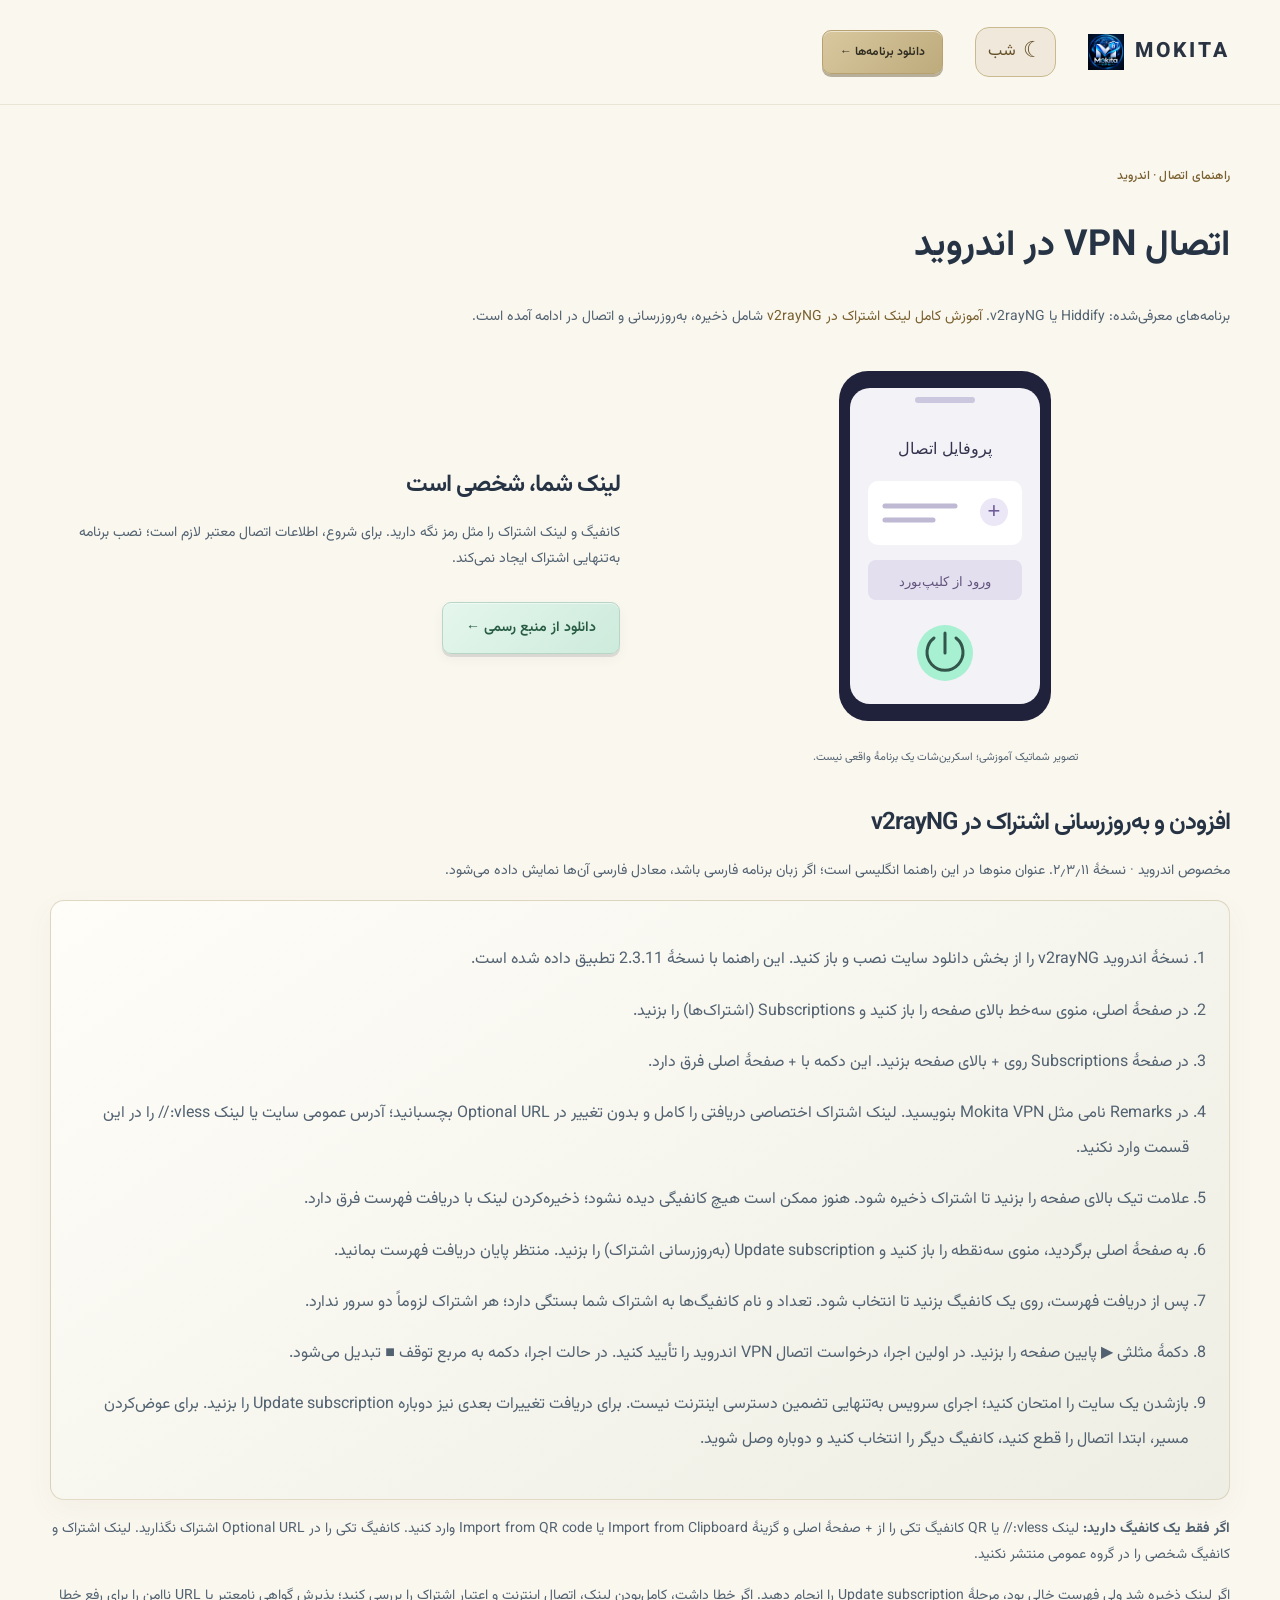
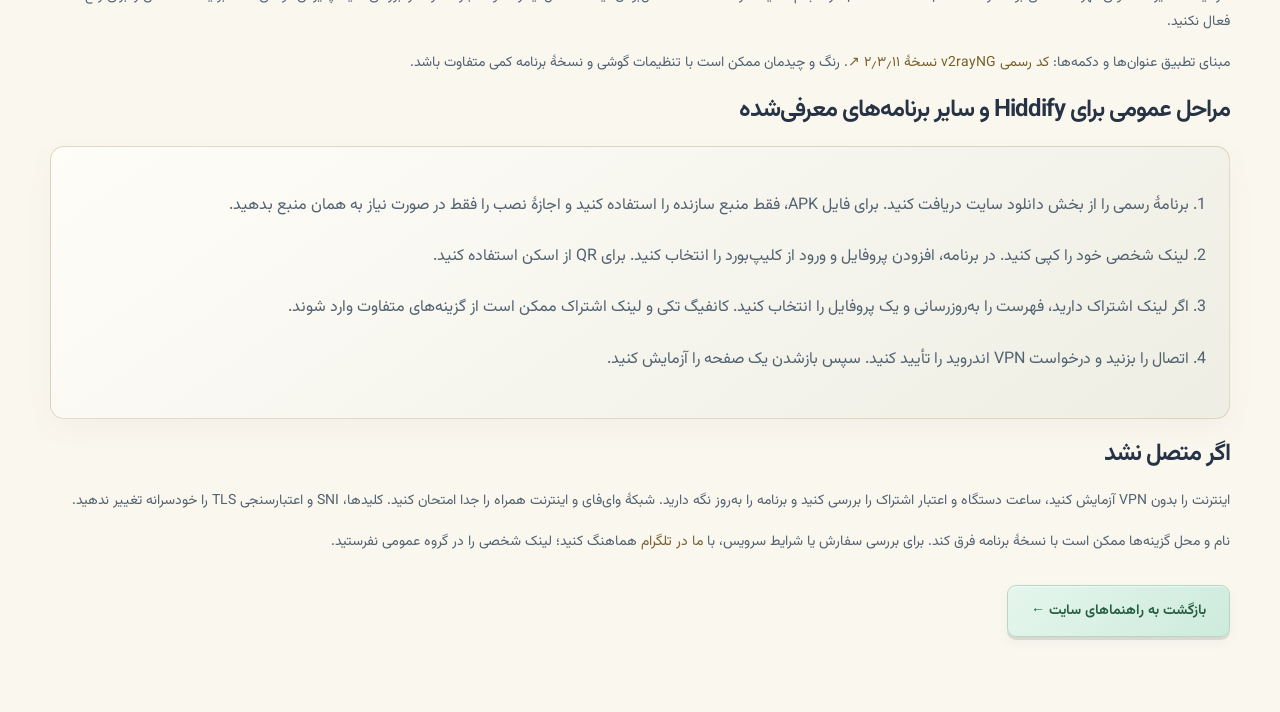
==== commit 44270013: "Clarify v2rayNG subscription save, update and connection steps" ====
--- a/guides/android.html
+++ b/guides/android.html
@@ -1 +1 @@
-<!doctype html><html lang="fa" dir="rtl"><head><meta charset="utf-8"><meta name="viewport" content="width=device-width,initial-scale=1"><title>آموزش اتصال VPN در اندروید | Mokita VPN</title><meta name="description" content="آموزش فارسی نصب برنامه، ورود لینک و اتصال VPN در اندروید؛ همراه رفع مشکلات رایج."><link rel="canonical" href="https://mokitavpn.com/guides/android.html"><script src="../theme.js"></script><link rel="stylesheet" href="../styles.css"><link rel="icon" href="../assets/mark.svg"><meta property="og:title" content="آموزش اتصال VPN در اندروید | Mokita VPN"><meta property="og:image" content="https://mokitavpn.com/assets/social-card.png"></head><body><header class="header"><div class="shell nav-wrap"><a class="brand" href="../"><img src="../assets/mokita-vpn-logo.png" width="36" height="36" alt=""><span>MOKITA</span></a><button class="theme-toggle" data-theme-toggle type="button" hidden aria-label="تغییر حالت روز و شب"><span data-theme-icon aria-hidden="true">☀</span><span data-theme-label>روز</span></button><a class="button nav-cta" href="../#downloads">دانلود برنامه‌ها ←</a></div></header><main class="shell guide-document"><p class="eyebrow dark">راهنمای اتصال · اندروید</p><h1>اتصال VPN در اندروید</h1><p>برنامه‌های معرفی‌شده: Hiddify یا v2rayNG. این راهنما عمومی است؛ آموزش مختص هر برنامه در بخش دانلود سایت هم در دسترس است.</p><div class="guide-figure"><figure><svg xmlns="http://www.w3.org/2000/svg" viewBox="0 0 260 370" role="img" aria-label="شماتیک افزودن پروفایل و اتصال"><rect x="24" y="5" width="212" height="350" rx="29" fill="#20223c"/><rect x="35" y="22" width="190" height="316" rx="20" fill="#f3f2f7"/><rect x="100" y="31" width="60" height="6" rx="3" fill="#cbc7df"/><text x="130" y="88" text-anchor="middle" font-family="Tahoma,sans-serif" font-size="16" fill="#34344e">پروفایل اتصال</text><rect x="53" y="115" width="154" height="64" rx="10" fill="white"/><circle cx="179" cy="146" r="14" fill="#ece7f7"/><text x="179" y="152" text-anchor="middle" font-family="Arial" font-size="22" fill="#6d5b98">+</text><path d="M70 140h70m-70 14h48" stroke="#c0b9d4" stroke-width="5" stroke-linecap="round"/><rect x="53" y="194" width="154" height="40" rx="8" fill="#e3dfef"/><text x="130" y="220" text-anchor="middle" font-family="Tahoma,sans-serif" font-size="13" fill="#62547d">ورود از کلیپ‌بورد</text><circle cx="130" cy="287" r="28" fill="#a7f0d1"/><path d="M130 267v20m-11-15a18 18 0 1 0 22 0" fill="none" stroke="#33564c" stroke-width="3" stroke-linecap="round"/></svg><figcaption>تصویر شماتیک آموزشی؛ اسکرین‌شات یک برنامهٔ واقعی نیست.</figcaption></figure><div><h2>لینک شما، شخصی است</h2><p>کانفیگ و لینک اشتراک را مثل رمز نگه دارید. برای شروع، اطلاعات اتصال معتبر لازم است؛ نصب برنامه به‌تنهایی اشتراک ایجاد نمی‌کند.</p><a class="button" href="../#downloads">دانلود از منبع رسمی ←</a></div></div><ol class="guide-steps"><li>برنامهٔ رسمی را از بخش دانلود سایت دریافت کنید. برای فایل APK، فقط منبع سازنده را استفاده کنید و اجازهٔ نصب را فقط در صورت نیاز به همان منبع بدهید.</li><li>لینک شخصی خود را کپی کنید. در برنامه، افزودن پروفایل و ورود از کلیپ‌بورد را انتخاب کنید. برای QR از اسکن استفاده کنید.</li><li>اگر لینک اشتراک دارید، فهرست را به‌روزرسانی و یک پروفایل را انتخاب کنید. کانفیگ تکی و لینک اشتراک ممکن است از گزینه‌های متفاوت وارد شوند.</li><li>اتصال را بزنید و درخواست VPN اندروید را تأیید کنید. سپس بازشدن یک صفحه را آزمایش کنید.</li></ol><h2>اگر متصل نشد</h2><p>اینترنت را بدون VPN آزمایش کنید، ساعت دستگاه و اعتبار اشتراک را بررسی کنید و برنامه را به‌روز نگه دارید. شبکهٔ وای‌فای و اینترنت همراه را جدا امتحان کنید. کلیدها، SNI و اعتبارسنجی TLS را خودسرانه تغییر ندهید.</p><p>نام و محل گزینه‌ها ممکن است با نسخهٔ برنامه فرق کند. برای بررسی سفارش یا شرایط سرویس، با <a href="https://t.me/KindoTeam" target="_blank" rel="noopener noreferrer">ما در تلگرام</a> هماهنگ کنید؛ لینک شخصی را در گروه عمومی نفرستید.</p><a class="button" href="../#guide">بازگشت به راهنماهای سایت ←</a></main></body></html>+<!doctype html><html lang="fa" dir="rtl"><head><meta charset="utf-8"><meta name="viewport" content="width=device-width,initial-scale=1"><title>آموزش اتصال VPN در اندروید | Mokita VPN</title><meta name="description" content="آموزش فارسی نصب برنامه، ورود لینک و اتصال VPN در اندروید؛ همراه رفع مشکلات رایج."><link rel="canonical" href="https://mokitavpn.com/guides/android.html"><script src="../theme.js"></script><link rel="stylesheet" href="../styles.css"><link rel="icon" href="../assets/mark.svg"><meta property="og:title" content="آموزش اتصال VPN در اندروید | Mokita VPN"><meta property="og:image" content="https://mokitavpn.com/assets/social-card.png"></head><body><header class="header"><div class="shell nav-wrap"><a class="brand" href="../"><img src="../assets/mokita-vpn-logo.png" width="36" height="36" alt=""><span>MOKITA</span></a><button class="theme-toggle" data-theme-toggle type="button" hidden aria-label="تغییر حالت روز و شب"><span data-theme-icon aria-hidden="true">☀</span><span data-theme-label>روز</span></button><a class="button nav-cta" href="../#downloads">دانلود برنامه‌ها ←</a></div></header><main class="shell guide-document"><p class="eyebrow dark">راهنمای اتصال · اندروید</p><h1>اتصال VPN در اندروید</h1><p>برنامه‌های معرفی‌شده: Hiddify یا v2rayNG. <a href="#v2rayng-subscription">آموزش کامل لینک اشتراک در v2rayNG</a> شامل ذخیره، به‌روزرسانی و اتصال در ادامه آمده است.</p><div class="guide-figure"><figure><svg xmlns="http://www.w3.org/2000/svg" viewBox="0 0 260 370" role="img" aria-label="شماتیک افزودن پروفایل و اتصال"><rect x="24" y="5" width="212" height="350" rx="29" fill="#20223c"/><rect x="35" y="22" width="190" height="316" rx="20" fill="#f3f2f7"/><rect x="100" y="31" width="60" height="6" rx="3" fill="#cbc7df"/><text x="130" y="88" text-anchor="middle" font-family="Tahoma,sans-serif" font-size="16" fill="#34344e">پروفایل اتصال</text><rect x="53" y="115" width="154" height="64" rx="10" fill="white"/><circle cx="179" cy="146" r="14" fill="#ece7f7"/><text x="179" y="152" text-anchor="middle" font-family="Arial" font-size="22" fill="#6d5b98">+</text><path d="M70 140h70m-70 14h48" stroke="#c0b9d4" stroke-width="5" stroke-linecap="round"/><rect x="53" y="194" width="154" height="40" rx="8" fill="#e3dfef"/><text x="130" y="220" text-anchor="middle" font-family="Tahoma,sans-serif" font-size="13" fill="#62547d">ورود از کلیپ‌بورد</text><circle cx="130" cy="287" r="28" fill="#a7f0d1"/><path d="M130 267v20m-11-15a18 18 0 1 0 22 0" fill="none" stroke="#33564c" stroke-width="3" stroke-linecap="round"/></svg><figcaption>تصویر شماتیک آموزشی؛ اسکرین‌شات یک برنامهٔ واقعی نیست.</figcaption></figure><div><h2>لینک شما، شخصی است</h2><p>کانفیگ و لینک اشتراک را مثل رمز نگه دارید. برای شروع، اطلاعات اتصال معتبر لازم است؛ نصب برنامه به‌تنهایی اشتراک ایجاد نمی‌کند.</p><a class="button" href="../#downloads">دانلود از منبع رسمی ←</a></div></div><section id="v2rayng-subscription"><h2>افزودن و به‌روزرسانی اشتراک در v2rayNG</h2><p>مخصوص اندروید · نسخهٔ ۲٫۳٫۱۱. عنوان منوها در این راهنما انگلیسی است؛ اگر زبان برنامه فارسی باشد، معادل فارسی آن‌ها نمایش داده می‌شود.</p><ol class="guide-steps"><li>نسخهٔ اندروید v2rayNG را از بخش دانلود سایت نصب و باز کنید. این راهنما با نسخهٔ 2.3.11 تطبیق داده شده است.</li><li>در صفحهٔ اصلی، منوی سه‌خط بالای صفحه را باز کنید و Subscriptions (اشتراک‌ها) را بزنید.</li><li>در صفحهٔ Subscriptions روی + بالای صفحه بزنید. این دکمه با + صفحهٔ اصلی فرق دارد.</li><li>در Remarks نامی مثل Mokita VPN بنویسید. لینک اشتراک اختصاصی دریافتی را کامل و بدون تغییر در Optional URL بچسبانید؛ آدرس عمومی سایت یا لینک vless:// را در این قسمت وارد نکنید.</li><li>علامت تیک بالای صفحه را بزنید تا اشتراک ذخیره شود. هنوز ممکن است هیچ کانفیگی دیده نشود؛ ذخیره‌کردن لینک با دریافت فهرست فرق دارد.</li><li>به صفحهٔ اصلی برگردید، منوی سه‌نقطه را باز کنید و Update subscription (به‌روزرسانی اشتراک) را بزنید. منتظر پایان دریافت فهرست بمانید.</li><li>پس از دریافت فهرست، روی یک کانفیگ بزنید تا انتخاب شود. تعداد و نام کانفیگ‌ها به اشتراک شما بستگی دارد؛ هر اشتراک لزوماً دو سرور ندارد.</li><li>دکمهٔ مثلثی ▶ پایین صفحه را بزنید. در اولین اجرا، درخواست اتصال VPN اندروید را تأیید کنید. در حالت اجرا، دکمه به مربع توقف ■ تبدیل می‌شود.</li><li>بازشدن یک سایت را امتحان کنید؛ اجرای سرویس به‌تنهایی تضمین دسترسی اینترنت نیست. برای دریافت تغییرات بعدی نیز دوباره Update subscription را بزنید. برای عوض‌کردن مسیر، ابتدا اتصال را قطع کنید، کانفیگ دیگر را انتخاب کنید و دوباره وصل شوید.</li></ol><p class="note"><strong>اگر فقط یک کانفیگ دارید:</strong> لینک vless:// یا QR کانفیگ تکی را از + صفحهٔ اصلی و گزینهٔ Import from Clipboard یا Import from QR code وارد کنید. کانفیگ تکی را در Optional URL اشتراک نگذارید. لینک اشتراک و کانفیگ شخصی را در گروه عمومی منتشر نکنید.</p><p>اگر لینک ذخیره شد ولی فهرست خالی بود، مرحلهٔ Update subscription را انجام دهید. اگر خطا داشت، کامل‌بودن لینک، اتصال اینترنت و اعتبار اشتراک را بررسی کنید؛ پذیرش گواهی نامعتبر یا URL ناامن را برای رفع خطا فعال نکنید.</p><p class="small">مبنای تطبیق عنوان‌ها و دکمه‌ها: <a href="https://github.com/2dust/v2rayNG/tree/2.3.11" target="_blank" rel="noopener noreferrer">کد رسمی v2rayNG نسخهٔ ۲٫۳٫۱۱ ↗</a>. رنگ و چیدمان ممکن است با تنظیمات گوشی و نسخهٔ برنامه کمی متفاوت باشد.</p></section><h2>مراحل عمومی برای Hiddify و سایر برنامه‌های معرفی‌شده</h2><ol class="guide-steps"><li>برنامهٔ رسمی را از بخش دانلود سایت دریافت کنید. برای فایل APK، فقط منبع سازنده را استفاده کنید و اجازهٔ نصب را فقط در صورت نیاز به همان منبع بدهید.</li><li>لینک شخصی خود را کپی کنید. در برنامه، افزودن پروفایل و ورود از کلیپ‌بورد را انتخاب کنید. برای QR از اسکن استفاده کنید.</li><li>اگر لینک اشتراک دارید، فهرست را به‌روزرسانی و یک پروفایل را انتخاب کنید. کانفیگ تکی و لینک اشتراک ممکن است از گزینه‌های متفاوت وارد شوند.</li><li>اتصال را بزنید و درخواست VPN اندروید را تأیید کنید. سپس بازشدن یک صفحه را آزمایش کنید.</li></ol><h2>اگر متصل نشد</h2><p>اینترنت را بدون VPN آزمایش کنید، ساعت دستگاه و اعتبار اشتراک را بررسی کنید و برنامه را به‌روز نگه دارید. شبکهٔ وای‌فای و اینترنت همراه را جدا امتحان کنید. کلیدها، SNI و اعتبارسنجی TLS را خودسرانه تغییر ندهید.</p><p>نام و محل گزینه‌ها ممکن است با نسخهٔ برنامه فرق کند. برای بررسی سفارش یا شرایط سرویس، با <a href="https://t.me/KindoTeam" target="_blank" rel="noopener noreferrer">ما در تلگرام</a> هماهنگ کنید؛ لینک شخصی را در گروه عمومی نفرستید.</p><a class="button" href="../#guide">بازگشت به راهنماهای سایت ←</a></main></body></html>
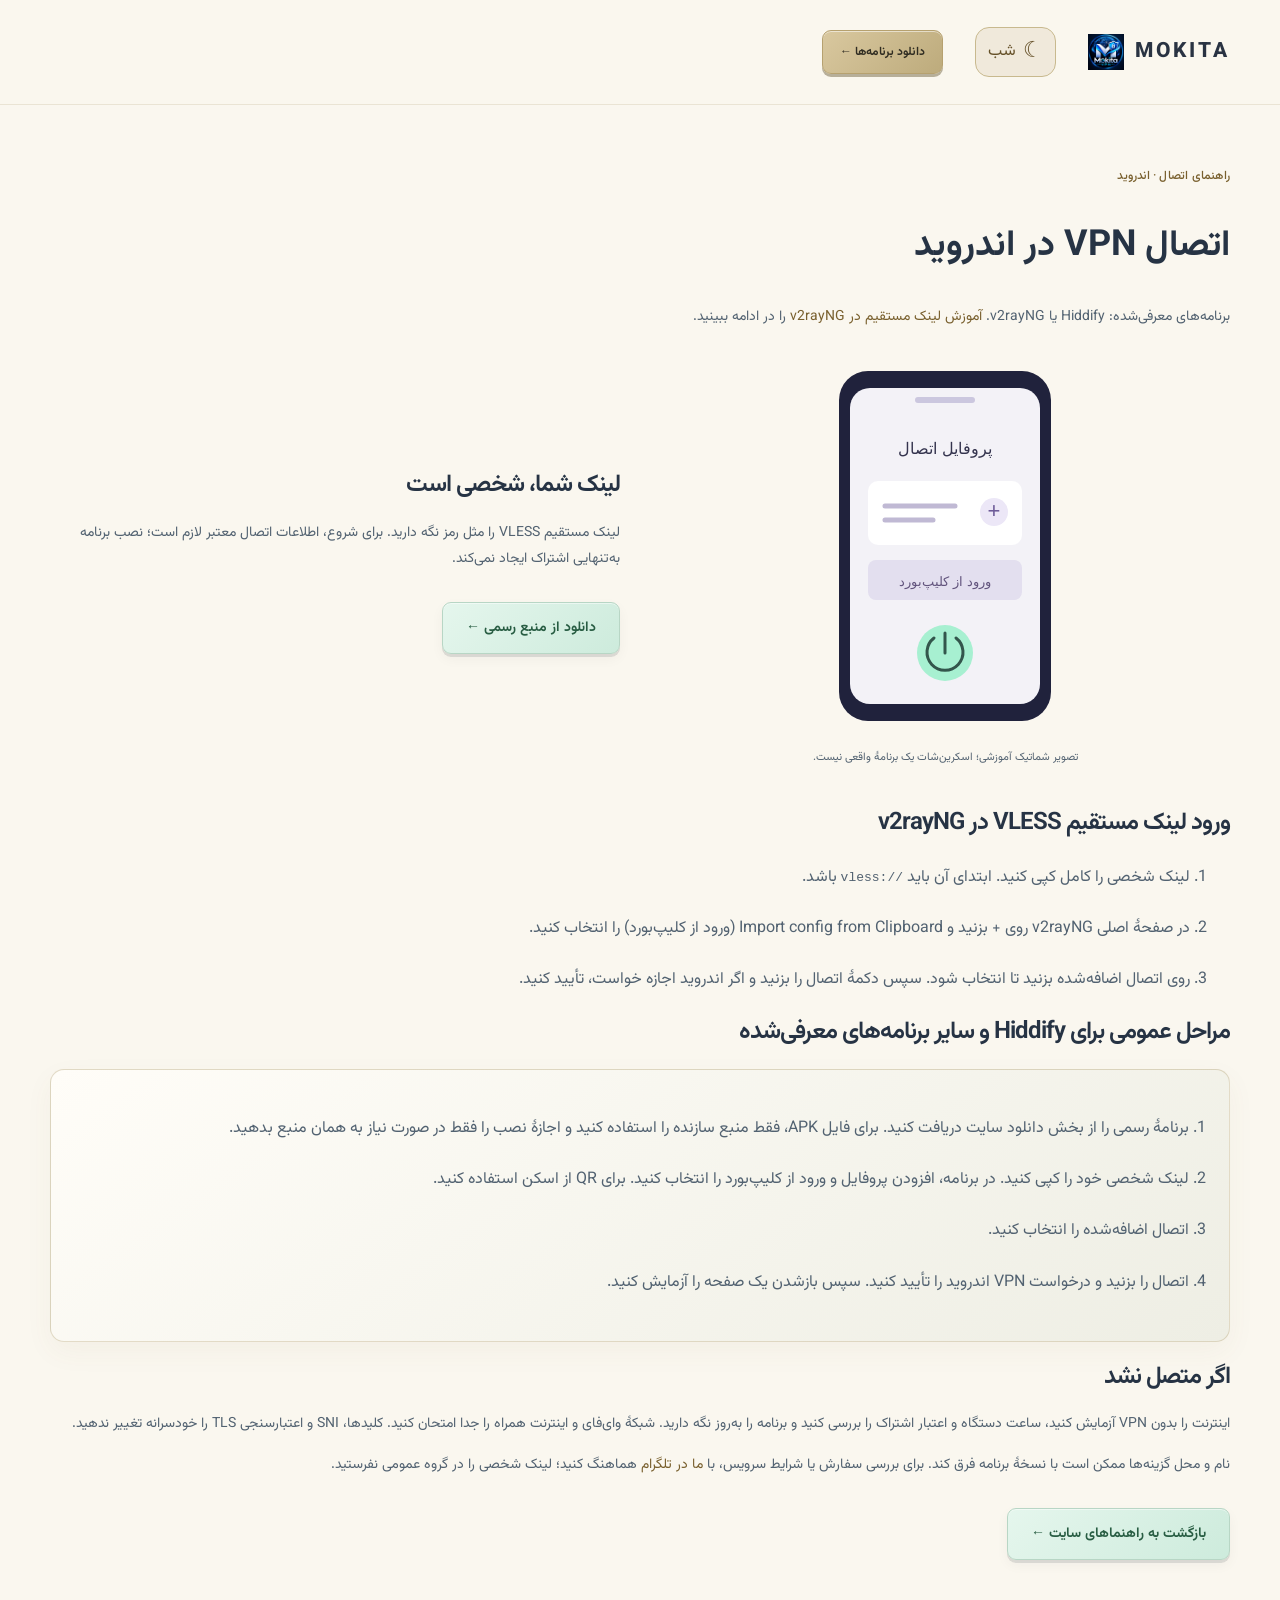
==== commit e34e1260: "Replace subscription tutorials with direct VLESS setup" ====
--- a/guides/android.html
+++ b/guides/android.html
@@ -1 +1,5 @@
-<!doctype html><html lang="fa" dir="rtl"><head><meta charset="utf-8"><meta name="viewport" content="width=device-width,initial-scale=1"><title>آموزش اتصال VPN در اندروید | Mokita VPN</title><meta name="description" content="آموزش فارسی نصب برنامه، ورود لینک و اتصال VPN در اندروید؛ همراه رفع مشکلات رایج."><link rel="canonical" href="https://mokitavpn.com/guides/android.html"><script src="../theme.js"></script><link rel="stylesheet" href="../styles.css"><link rel="icon" href="../assets/mark.svg"><meta property="og:title" content="آموزش اتصال VPN در اندروید | Mokita VPN"><meta property="og:image" content="https://mokitavpn.com/assets/social-card.png"></head><body><header class="header"><div class="shell nav-wrap"><a class="brand" href="../"><img src="../assets/mokita-vpn-logo.png" width="36" height="36" alt=""><span>MOKITA</span></a><button class="theme-toggle" data-theme-toggle type="button" hidden aria-label="تغییر حالت روز و شب"><span data-theme-icon aria-hidden="true">☀</span><span data-theme-label>روز</span></button><a class="button nav-cta" href="../#downloads">دانلود برنامه‌ها ←</a></div></header><main class="shell guide-document"><p class="eyebrow dark">راهنمای اتصال · اندروید</p><h1>اتصال VPN در اندروید</h1><p>برنامه‌های معرفی‌شده: Hiddify یا v2rayNG. <a href="#v2rayng-subscription">آموزش کامل لینک اشتراک در v2rayNG</a> شامل ذخیره، به‌روزرسانی و اتصال در ادامه آمده است.</p><div class="guide-figure"><figure><svg xmlns="http://www.w3.org/2000/svg" viewBox="0 0 260 370" role="img" aria-label="شماتیک افزودن پروفایل و اتصال"><rect x="24" y="5" width="212" height="350" rx="29" fill="#20223c"/><rect x="35" y="22" width="190" height="316" rx="20" fill="#f3f2f7"/><rect x="100" y="31" width="60" height="6" rx="3" fill="#cbc7df"/><text x="130" y="88" text-anchor="middle" font-family="Tahoma,sans-serif" font-size="16" fill="#34344e">پروفایل اتصال</text><rect x="53" y="115" width="154" height="64" rx="10" fill="white"/><circle cx="179" cy="146" r="14" fill="#ece7f7"/><text x="179" y="152" text-anchor="middle" font-family="Arial" font-size="22" fill="#6d5b98">+</text><path d="M70 140h70m-70 14h48" stroke="#c0b9d4" stroke-width="5" stroke-linecap="round"/><rect x="53" y="194" width="154" height="40" rx="8" fill="#e3dfef"/><text x="130" y="220" text-anchor="middle" font-family="Tahoma,sans-serif" font-size="13" fill="#62547d">ورود از کلیپ‌بورد</text><circle cx="130" cy="287" r="28" fill="#a7f0d1"/><path d="M130 267v20m-11-15a18 18 0 1 0 22 0" fill="none" stroke="#33564c" stroke-width="3" stroke-linecap="round"/></svg><figcaption>تصویر شماتیک آموزشی؛ اسکرین‌شات یک برنامهٔ واقعی نیست.</figcaption></figure><div><h2>لینک شما، شخصی است</h2><p>کانفیگ و لینک اشتراک را مثل رمز نگه دارید. برای شروع، اطلاعات اتصال معتبر لازم است؛ نصب برنامه به‌تنهایی اشتراک ایجاد نمی‌کند.</p><a class="button" href="../#downloads">دانلود از منبع رسمی ←</a></div></div><section id="v2rayng-subscription"><h2>افزودن و به‌روزرسانی اشتراک در v2rayNG</h2><p>مخصوص اندروید · نسخهٔ ۲٫۳٫۱۱. عنوان منوها در این راهنما انگلیسی است؛ اگر زبان برنامه فارسی باشد، معادل فارسی آن‌ها نمایش داده می‌شود.</p><ol class="guide-steps"><li>نسخهٔ اندروید v2rayNG را از بخش دانلود سایت نصب و باز کنید. این راهنما با نسخهٔ 2.3.11 تطبیق داده شده است.</li><li>در صفحهٔ اصلی، منوی سه‌خط بالای صفحه را باز کنید و Subscriptions (اشتراک‌ها) را بزنید.</li><li>در صفحهٔ Subscriptions روی + بالای صفحه بزنید. این دکمه با + صفحهٔ اصلی فرق دارد.</li><li>در Remarks نامی مثل Mokita VPN بنویسید. لینک اشتراک اختصاصی دریافتی را کامل و بدون تغییر در Optional URL بچسبانید؛ آدرس عمومی سایت یا لینک vless:// را در این قسمت وارد نکنید.</li><li>علامت تیک بالای صفحه را بزنید تا اشتراک ذخیره شود. هنوز ممکن است هیچ کانفیگی دیده نشود؛ ذخیره‌کردن لینک با دریافت فهرست فرق دارد.</li><li>به صفحهٔ اصلی برگردید، منوی سه‌نقطه را باز کنید و Update subscription (به‌روزرسانی اشتراک) را بزنید. منتظر پایان دریافت فهرست بمانید.</li><li>پس از دریافت فهرست، روی یک کانفیگ بزنید تا انتخاب شود. تعداد و نام کانفیگ‌ها به اشتراک شما بستگی دارد؛ هر اشتراک لزوماً دو سرور ندارد.</li><li>دکمهٔ مثلثی ▶ پایین صفحه را بزنید. در اولین اجرا، درخواست اتصال VPN اندروید را تأیید کنید. در حالت اجرا، دکمه به مربع توقف ■ تبدیل می‌شود.</li><li>بازشدن یک سایت را امتحان کنید؛ اجرای سرویس به‌تنهایی تضمین دسترسی اینترنت نیست. برای دریافت تغییرات بعدی نیز دوباره Update subscription را بزنید. برای عوض‌کردن مسیر، ابتدا اتصال را قطع کنید، کانفیگ دیگر را انتخاب کنید و دوباره وصل شوید.</li></ol><p class="note"><strong>اگر فقط یک کانفیگ دارید:</strong> لینک vless:// یا QR کانفیگ تکی را از + صفحهٔ اصلی و گزینهٔ Import from Clipboard یا Import from QR code وارد کنید. کانفیگ تکی را در Optional URL اشتراک نگذارید. لینک اشتراک و کانفیگ شخصی را در گروه عمومی منتشر نکنید.</p><p>اگر لینک ذخیره شد ولی فهرست خالی بود، مرحلهٔ Update subscription را انجام دهید. اگر خطا داشت، کامل‌بودن لینک، اتصال اینترنت و اعتبار اشتراک را بررسی کنید؛ پذیرش گواهی نامعتبر یا URL ناامن را برای رفع خطا فعال نکنید.</p><p class="small">مبنای تطبیق عنوان‌ها و دکمه‌ها: <a href="https://github.com/2dust/v2rayNG/tree/2.3.11" target="_blank" rel="noopener noreferrer">کد رسمی v2rayNG نسخهٔ ۲٫۳٫۱۱ ↗</a>. رنگ و چیدمان ممکن است با تنظیمات گوشی و نسخهٔ برنامه کمی متفاوت باشد.</p></section><h2>مراحل عمومی برای Hiddify و سایر برنامه‌های معرفی‌شده</h2><ol class="guide-steps"><li>برنامهٔ رسمی را از بخش دانلود سایت دریافت کنید. برای فایل APK، فقط منبع سازنده را استفاده کنید و اجازهٔ نصب را فقط در صورت نیاز به همان منبع بدهید.</li><li>لینک شخصی خود را کپی کنید. در برنامه، افزودن پروفایل و ورود از کلیپ‌بورد را انتخاب کنید. برای QR از اسکن استفاده کنید.</li><li>اگر لینک اشتراک دارید، فهرست را به‌روزرسانی و یک پروفایل را انتخاب کنید. کانفیگ تکی و لینک اشتراک ممکن است از گزینه‌های متفاوت وارد شوند.</li><li>اتصال را بزنید و درخواست VPN اندروید را تأیید کنید. سپس بازشدن یک صفحه را آزمایش کنید.</li></ol><h2>اگر متصل نشد</h2><p>اینترنت را بدون VPN آزمایش کنید، ساعت دستگاه و اعتبار اشتراک را بررسی کنید و برنامه را به‌روز نگه دارید. شبکهٔ وای‌فای و اینترنت همراه را جدا امتحان کنید. کلیدها، SNI و اعتبارسنجی TLS را خودسرانه تغییر ندهید.</p><p>نام و محل گزینه‌ها ممکن است با نسخهٔ برنامه فرق کند. برای بررسی سفارش یا شرایط سرویس، با <a href="https://t.me/KindoTeam" target="_blank" rel="noopener noreferrer">ما در تلگرام</a> هماهنگ کنید؛ لینک شخصی را در گروه عمومی نفرستید.</p><a class="button" href="../#guide">بازگشت به راهنماهای سایت ←</a></main></body></html>+<!doctype html><html lang="fa" dir="rtl"><head><meta charset="utf-8"><meta name="viewport" content="width=device-width,initial-scale=1"><title>آموزش اتصال VPN در اندروید | Mokita VPN</title><meta name="description" content="آموزش فارسی نصب برنامه، ورود لینک و اتصال VPN در اندروید؛ همراه رفع مشکلات رایج."><link rel="canonical" href="https://mokitavpn.com/guides/android.html"><script src="../theme.js"></script><link rel="stylesheet" href="../styles.css"><link rel="icon" href="../assets/mark.svg"><meta property="og:title" content="آموزش اتصال VPN در اندروید | Mokita VPN"><meta property="og:image" content="https://mokitavpn.com/assets/social-card.png"><script src="../analytics.js" defer></script><script src="../visit-counter.js" defer></script></head><body><header class="header"><div class="shell nav-wrap"><a class="brand" href="../"><img src="../assets/mokita-vpn-logo.png" width="36" height="36" alt=""><span>MOKITA</span></a><button class="theme-toggle" data-theme-toggle type="button" hidden aria-label="تغییر حالت روز و شب"><span data-theme-icon aria-hidden="true">☀</span><span data-theme-label>روز</span></button><a class="button nav-cta" href="../#downloads">دانلود برنامه‌ها ←</a></div></header><main class="shell guide-document"><p class="eyebrow dark">راهنمای اتصال · اندروید</p><h1>اتصال VPN در اندروید</h1><p>برنامه‌های معرفی‌شده: Hiddify یا v2rayNG. <a href="#v2rayng-vless">آموزش لینک مستقیم در v2rayNG</a> را در ادامه ببینید.</p><div class="guide-figure"><figure><svg xmlns="http://www.w3.org/2000/svg" viewBox="0 0 260 370" role="img" aria-label="شماتیک افزودن پروفایل و اتصال"><rect x="24" y="5" width="212" height="350" rx="29" fill="#20223c"/><rect x="35" y="22" width="190" height="316" rx="20" fill="#f3f2f7"/><rect x="100" y="31" width="60" height="6" rx="3" fill="#cbc7df"/><text x="130" y="88" text-anchor="middle" font-family="Tahoma,sans-serif" font-size="16" fill="#34344e">پروفایل اتصال</text><rect x="53" y="115" width="154" height="64" rx="10" fill="white"/><circle cx="179" cy="146" r="14" fill="#ece7f7"/><text x="179" y="152" text-anchor="middle" font-family="Arial" font-size="22" fill="#6d5b98">+</text><path d="M70 140h70m-70 14h48" stroke="#c0b9d4" stroke-width="5" stroke-linecap="round"/><rect x="53" y="194" width="154" height="40" rx="8" fill="#e3dfef"/><text x="130" y="220" text-anchor="middle" font-family="Tahoma,sans-serif" font-size="13" fill="#62547d">ورود از کلیپ‌بورد</text><circle cx="130" cy="287" r="28" fill="#a7f0d1"/><path d="M130 267v20m-11-15a18 18 0 1 0 22 0" fill="none" stroke="#33564c" stroke-width="3" stroke-linecap="round"/></svg><figcaption>تصویر شماتیک آموزشی؛ اسکرین‌شات یک برنامهٔ واقعی نیست.</figcaption></figure><div><h2>لینک شما، شخصی است</h2><p>لینک مستقیم VLESS را مثل رمز نگه دارید. برای شروع، اطلاعات اتصال معتبر لازم است؛ نصب برنامه به‌تنهایی اشتراک ایجاد نمی‌کند.</p><a class="button" href="../#downloads">دانلود از منبع رسمی ←</a></div></div><section id="v2rayng-vless"><h2>ورود لینک مستقیم VLESS در v2rayNG</h2><ol>
+<li>لینک شخصی را کامل کپی کنید. ابتدای آن باید <bdi dir="ltr"><code>vless://</code></bdi> باشد.</li>
+<li>در صفحهٔ اصلی <bdi>v2rayNG</bdi> روی <bdi>+</bdi> بزنید و <bdi>Import config from Clipboard</bdi> (ورود از کلیپ‌بورد) را انتخاب کنید.</li>
+<li>روی اتصال اضافه‌شده بزنید تا انتخاب شود. سپس دکمهٔ اتصال را بزنید و اگر اندروید اجازه خواست، تأیید کنید.</li>
+</ol></section><h2>مراحل عمومی برای Hiddify و سایر برنامه‌های معرفی‌شده</h2><ol class="guide-steps"><li>برنامهٔ رسمی را از بخش دانلود سایت دریافت کنید. برای فایل APK، فقط منبع سازنده را استفاده کنید و اجازهٔ نصب را فقط در صورت نیاز به همان منبع بدهید.</li><li>لینک شخصی خود را کپی کنید. در برنامه، افزودن پروفایل و ورود از کلیپ‌بورد را انتخاب کنید. برای QR از اسکن استفاده کنید.</li><li>اتصال اضافه‌شده را انتخاب کنید.</li><li>اتصال را بزنید و درخواست VPN اندروید را تأیید کنید. سپس بازشدن یک صفحه را آزمایش کنید.</li></ol><h2>اگر متصل نشد</h2><p>اینترنت را بدون VPN آزمایش کنید، ساعت دستگاه و اعتبار اشتراک را بررسی کنید و برنامه را به‌روز نگه دارید. شبکهٔ وای‌فای و اینترنت همراه را جدا امتحان کنید. کلیدها، SNI و اعتبارسنجی TLS را خودسرانه تغییر ندهید.</p><p>نام و محل گزینه‌ها ممکن است با نسخهٔ برنامه فرق کند. برای بررسی سفارش یا شرایط سرویس، با <a href="https://t.me/KindoTeam" target="_blank" rel="noopener noreferrer">ما در تلگرام</a> هماهنگ کنید؛ لینک شخصی را در گروه عمومی نفرستید.</p><a class="button" href="../#guide">بازگشت به راهنماهای سایت ←</a></main></body></html>
--- a/styles.css
+++ b/styles.css
@@ -198,3 +198,24 @@
 
 /* User-supplied Mokita identity, shared with Telegram artwork. */
 .hero-art.mokita-logo-art{display:grid;place-items:center}.mokita-hero-logo{display:block;width:min(100%,500px);height:auto;max-height:100%;object-fit:contain;border-radius:50%;filter:drop-shadow(0 12px 30px #00b7ff20)}.hero-copy .speed-test-action{margin:18px 0 0}.speed-test-action .text-link{color:#a7f0d1}html[data-theme="light"] .speed-test-action .text-link{color:#235e56}
+
+/* Mokita help bot and trial entry points */
+.contact-links{display:flex;flex-direction:column;gap:12px;min-width:255px;flex-shrink:0}.contact-links .button{justify-content:center;text-align:center}.contact-links .channel-link{text-align:center;color:#e8e2ff;font-size:13px;padding:6px}.contact .trial-terms{max-width:620px;margin-top:16px;line-height:2}@media(max-width:600px){.contact-links{width:100%;min-width:0}}
+
+/* Compact homepage section spacing; preserve all content and controls. */
+main > .section{padding-block:60px}
+main > #guide{padding-bottom:32px}
+main > #plans{padding-top:32px;padding-bottom:42px}
+#guide .visual-guides{margin-top:28px;padding-top:20px}
+@media(max-width:800px){
+ main > .section{padding-block:40px}
+ main > #guide{padding-bottom:24px}
+ main > #plans{padding-top:24px;padding-bottom:32px}
+ #guide .visual-guides{margin-top:22px;padding-top:16px}
+}
+
+.visit-counter{font-size:11px;text-align:center;color:var(--muted,#77818e);margin:8px 0 0;line-height:1.6;font-weight:400}
+
+.speed-test-action .trial-deadline { color: #ff7777; }
+
+html[data-theme="light"] .speed-test-action .trial-deadline { color: #b91c1c; }
